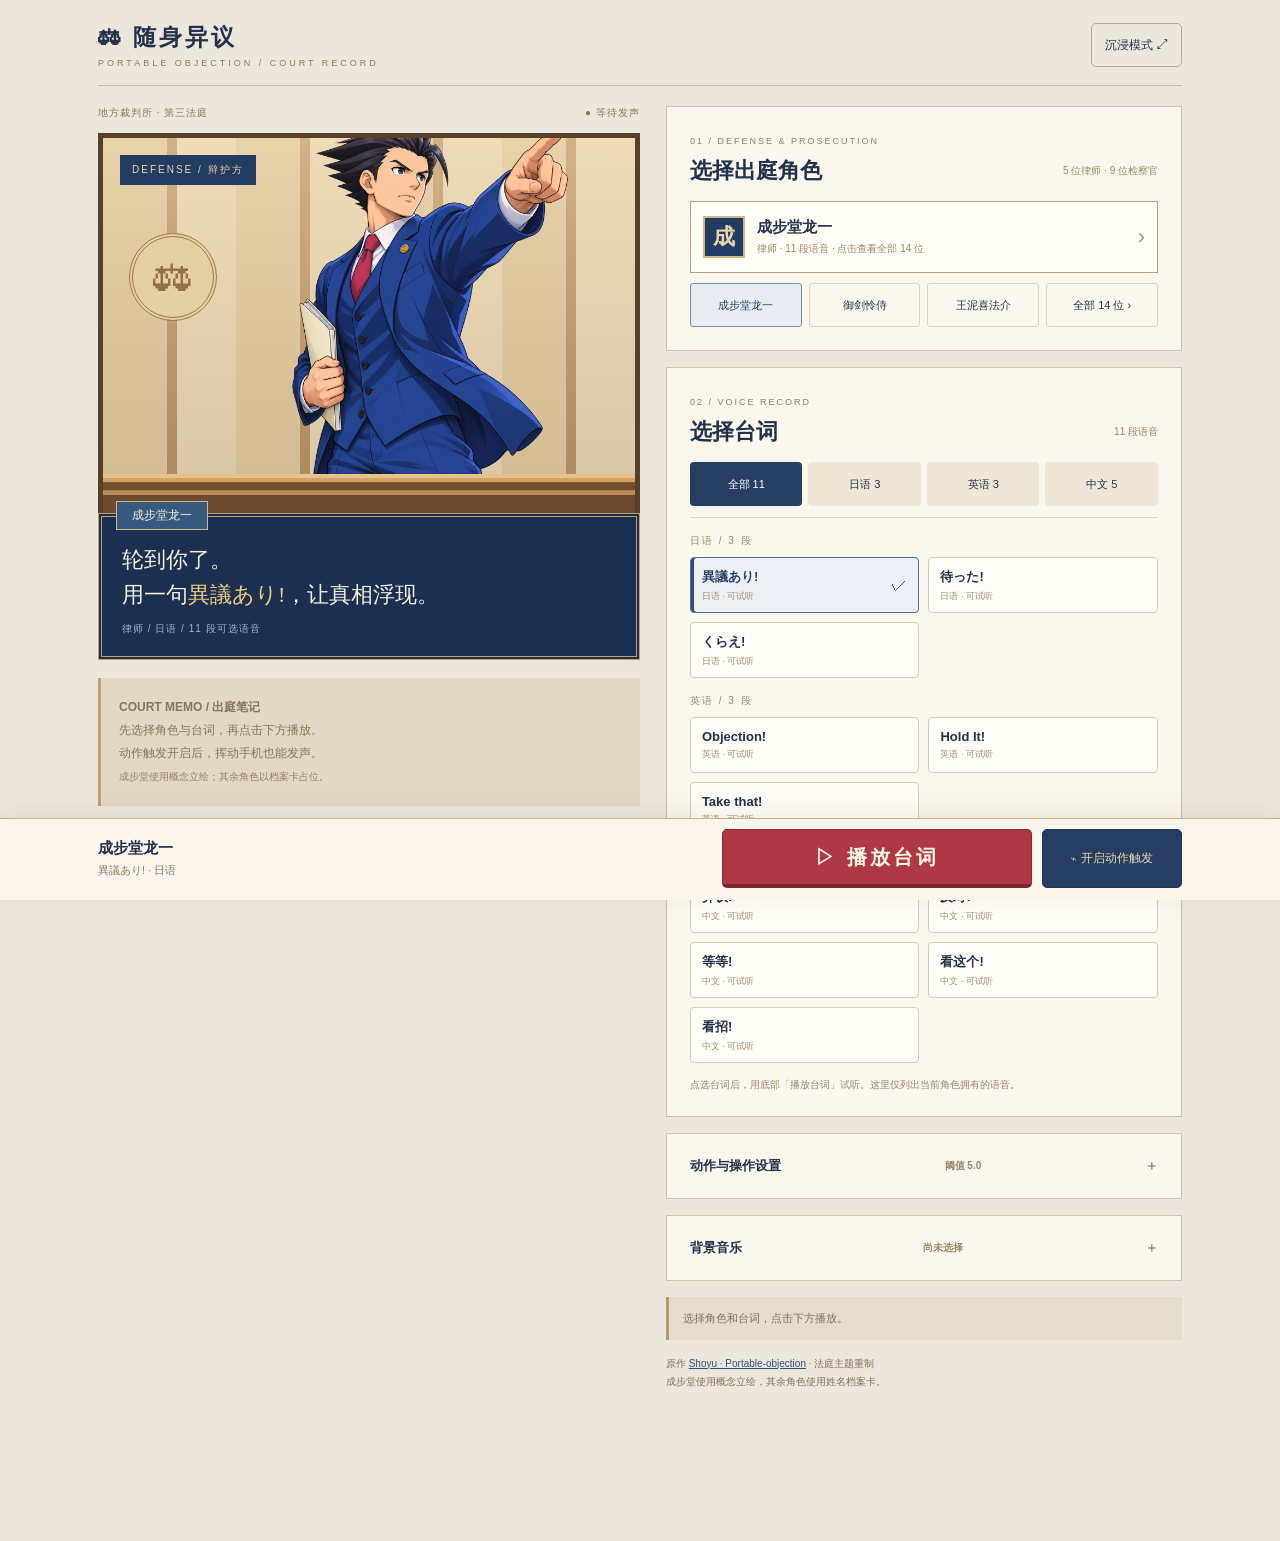
==== index.html @ bfbdd08e "Apply approved courtroom design with responsive mobile layout" ====
<!doctype html>
<html lang="zh-CN">
<head>
<meta charset="utf-8">
<meta name="viewport" content="width=device-width,initial-scale=1,viewport-fit=cover">
<meta name="theme-color" content="#263e61">
<meta name="description" content="选择出庭角色，用一句异议让真相浮现。14位角色、81段语音，支持动作触发和本地背景音乐。">
<title>随身异议 · 法庭开庭</title>
<link rel="manifest" href="./manifest.json">
<link rel="icon" href="./img/badge.png">
<link rel="stylesheet" href="./vibe-coding/styles.css">
<script src="./vibe-coding/catalog.js" defer></script>
<script src="./vibe-coding/app.js" defer></script>
</head>
<body>
<main class="shell"><header><div><div class="brand">⚖ 随身异议</div><div class="sub">PORTABLE OBJECTION / COURT RECORD</div></div><button class="outline" id="focus">沉浸模式 ⤢</button></header><div class="layout"><section class="stage-wrap"><div class="scene-meta"><span>地方裁判所 · 第三法庭</span><span id="stage-status">● 等待发声</span></div><div class="court" id="court"><div class="tag" id="role-tag">DEFENSE / 辩护方</div><img class="portrait" id="portrait" src="./vibe-coding/assets/attorney.png" alt="成步堂风格概念立绘"><div class="placeholder" id="placeholder" hidden><strong id="monogram"></strong><p id="placeholder-name"></p><small>人物档案 · 立绘待补</small></div><div class="rail"></div></div><div class="dialogue"><span class="speaker" id="speaker"></span><p>轮到你了。<br>用一句<em id="dialogue-line"></em>，让真相浮现。</p><small id="dialogue-meta"></small></div><div class="stage-note"><b>COURT MEMO / 出庭笔记</b><br>先选择角色与台词，再点击下方播放。<br>动作触发开启后，挥动手机也能发声。<br><span class="tiny">成步堂使用概念立绘；其余角色以档案卡占位。</span></div></section><section class="controls"><div class="panel"><span class="eyebrow">01 / DEFENSE & PROSECUTION</span><div class="heading"><h1>选择出庭角色</h1><span class="count">5 位律师 · 9 位检察官</span></div><button id="choose-character" aria-haspopup="dialog" aria-controls="character-dialog" class="character-current"><span class="avatar" id="current-avatar"></span><span><strong id="current-name"></strong><small id="current-description"></small></span><span class="arrow">›</span></button><div class="quick" id="quick"></div></div><div class="panel"><span class="eyebrow">02 / VOICE RECORD</span><div class="heading"><h2>选择台词</h2><span class="count" id="voice-count"></span></div><div class="language-tabs" id="language-tabs"></div><div id="voice-groups"></div><p class="voice-help">点选台词后，用底部「播放台词」试听。这里仅列出当前角色拥有的语音。</p></div><details class="panel settings-panel" id="motion-settings"><summary>动作与操作设置 <span class="count" id="threshold-summary">阈值 5.0</span></summary><div class="setting-row"><label for="sensitivity">触发阈值<small>数值越低，越容易触发</small></label><b id="threshold-value">5.0</b></div><input id="sensitivity" class="range" type="range" min="0.2" max="80" step="0.2" value="5"><div class="tiny">轻微动作 <span style="float:right">用力挥动</span></div><div class="sensor-stats"><span id="sx">X 0.00</span><span id="sy">Y 0.00</span><span id="sz">Z 0.00</span><span id="peak">峰值 0.00</span></div><div class="secondary-grid"><button id="reset-peak">归零峰值</button><button id="simulate">模拟挥动</button></div><label class="setting-row"><span>桌面鼠标触发<small>Ctrl + Shift + Z 切换</small></span><input type="checkbox" id="mouse-mode"></label><label class="setting-row"><span>震动反馈<small>在支持的设备上配合语音震动</small></span><input type="checkbox" id="haptic" checked></label><div class="secondary-grid"><button id="clear-records">清除语音缓存</button><button id="reset-settings">恢复默认设置</button></div><p class="tiny">设置会保存在此浏览器。手机感应需要 HTTPS、设备支持和授权；也可以点击「模拟挥动」。</p></details><details class="panel settings-panel" id="music-settings"><summary>背景音乐 <span class="count" id="music-summary">尚未选择</span></summary><label class="file-pick">选择设备里的音乐，可多选<input id="music-files" type="file" accept="audio/*,.mp3,.m4a,.aac,.wav,.ogg,.opus,.flac" multiple></label><div class="track" id="track-name">未选择音乐</div><div class="music-controls"><button id="music-play" disabled>▷ 播放音乐</button><button id="music-next" disabled>下一首 ›</button><button id="music-clear" disabled>清空歌单</button></div><input class="range" id="music-seek" type="range" min="0" max="1000" value="0" disabled aria-label="音乐播放进度"><div class="music-time" id="music-time">--:-- / --:--</div><div class="music-bottom"><label><input type="checkbox" id="music-loop" checked> 循环</label><label>音量 <input id="music-volume" type="range" min="0" max="1" step="0.05" value="0.6"></label></div><label class="setting-row"><span>触发台词时播放背景音乐</span><input type="checkbox" id="auto-music"></label><p class="tiny" id="music-status">音频只在本机读取，不上传。离开页面后需重新选择。</p></details><div class="status" id="status" role="status" aria-live="polite">选择角色和台词，点击下方播放。</div><p class="source-note">原作 <a href="https://github.com/shoyu3/Portable-objection" target="_blank" rel="noopener noreferrer">Shoyu · Portable-objection</a> · 法庭主题重制<br>成步堂使用概念立绘，其余角色使用姓名档案卡。</p></section></div></main><footer class="dock"><div class="dock-inner"><div class="dock-selection"><strong id="dock-character"></strong><span id="dock-voice"></span></div><div class="dock-buttons"><button id="play" class="play">▷ 播放台词</button><button id="arm" class="arm">⌁ 开启动作触发</button></div></div></footer><button class="restore" id="restore">退出沉浸模式</button><div class="overlay" id="character-dialog" hidden role="dialog" aria-modal="true" aria-labelledby="dialog-title"><div class="sheet"><div class="sheet-top"><div class="sheet-title"><div><span class="eyebrow">CHARACTER RECORD / 全部 14 位</span><h2 id="dialog-title">出庭人物名单</h2></div><button id="close-dialog" class="close" aria-label="关闭人物名单">×</button></div><input id="character-search" class="search" type="search" placeholder="搜索角色姓名…" aria-label="搜索角色"></div><div id="character-results" class="character-results"></div></div></div><div id="burst" class="burst" aria-hidden="true"><img id="burst-image" alt="台词效果"></div><audio id="voice-audio" preload="none"></audio><audio id="music-audio" preload="metadata"></audio>

<noscript>请启用 JavaScript 以选择角色和播放台词。</noscript>
</body>
</html>
---- vibe-coding/styles.css ----
*{box-sizing:border-box}body{margin:0;color:#24314b;background:#ece7dd;font-family:'Microsoft YaHei','PingFang SC',sans-serif}button,input,select{font:inherit}button{cursor:pointer;color:inherit;touch-action:manipulation}button:focus-visible,input:focus-visible{outline:3px solid #c08636;outline-offset:3px}button{min-height:44px}button:disabled{opacity:.45;cursor:default}h1,h2,p{margin:0}.prototype{padding:8px 14px;text-align:center;background:#203250;color:#dfd3b6;font-size:10px;letter-spacing:1px}.shell{max-width:1140px;margin:auto;padding:22px 28px 135px}header{display:flex;justify-content:space-between;align-items:center;padding-bottom:17px;border-bottom:1px solid #c9bda6;margin-bottom:20px}.brand{font-family:serif;font-size:23px;font-weight:900;letter-spacing:3px}.sub{font-size:9px;letter-spacing:3px;color:#8d7b60;margin-top:5px}.outline{border:1px solid #b8aa92;background:transparent;padding:8px 13px;font-size:12px;border-radius:5px}.layout{display:grid;grid-template-columns:1.05fr 1fr;gap:26px;align-items:start}.stage-wrap{position:sticky;top:18px}.scene-meta{display:flex;justify-content:space-between;font-size:10px;letter-spacing:1px;color:#89765a;margin-bottom:13px}.court{height:380px;border:5px solid #58412b;border-bottom:0;position:relative;overflow:hidden;background:linear-gradient(#e8d0a688,#8a6b4344),repeating-linear-gradient(90deg,#ead5ae 0 12%,#b88f61 12% 14%,#f6e7c9 14% 25%)}.court:before{content:'⚖';position:absolute;left:26px;top:95px;border:4px double #9e7842;border-radius:50%;width:80px;height:80px;display:grid;place-items:center;font-size:40px;color:#937142;background:#e5d0a5}.tag{position:absolute;left:17px;top:17px;background:#233c61;color:#e9d6af;font-size:10px;letter-spacing:2px;padding:8px 12px;z-index:2}.portrait{position:absolute;right:-9%;bottom:-25px;height:112%;width:95%;object-fit:contain;object-position:bottom}.rail{height:39px;position:absolute;bottom:0;left:0;right:0;background:linear-gradient(#d0a467 0 12%,#72502e 13% 35%,#bc8c53 36% 49%,#6d4b30 50%);border-top:4px solid #e8c288}.placeholder{position:absolute;right:18px;top:66px;bottom:45px;width:66%;padding:20px;display:flex;align-items:center;justify-content:center;flex-direction:column;background:#f8eed7;border:4px double #b39868;color:#344366}.placeholder strong{font:900 65px serif}.placeholder p{font:700 20px serif;margin:14px 0 10px}.placeholder small{color:#9a8262;font-size:10px}.dialogue{position:relative;padding:25px 20px 20px;background:#1b3051;border:4px double #c0a16b;color:#f5efdf;min-height:122px}.speaker{position:absolute;top:-16px;left:14px;background:#355a7e;border:1px solid #cfb787;padding:5px 15px;font-size:12px}.dialogue p{font:22px/1.6 serif}.dialogue em{font-style:normal;color:#f4cc7a}.dialogue small{display:block;color:#a8b5ca;letter-spacing:1px;margin-top:10px;font-size:10px}.stage-note{padding:18px;background:#e2d8c6;margin-top:18px;border-left:3px solid #bda173;font-size:12px;line-height:1.9;color:#887658}.panel{border:1px solid #d2c4ab;background:#faf7ee;padding:23px;margin-bottom:16px}.eyebrow{font-size:9px;letter-spacing:2px;color:#927d5d}.heading{display:flex;justify-content:space-between;align-items:center;margin:8px 0 15px}.heading h1,.heading h2{font-family:serif;font-size:22px}.count{font-size:10px;color:#9b8665}.character-current{display:flex;align-items:center;width:100%;border:1px solid #b8a17a;background:#fffdf6;padding:12px;text-align:left;gap:12px;min-height:72px}.avatar{width:42px;height:42px;flex:none;background:#233c61;color:#ead4a9;display:grid;place-items:center;font-family:serif;font-weight:900;font-size:22px;border:2px double #d1b77f}.character-current strong{font-size:15px;display:block}.character-current small{display:block;font-size:10px;color:#9a8766;margin-top:5px}.character-current .arrow{margin-left:auto;font-size:22px;color:#ae9370}.quick{display:flex;gap:7px;margin-top:10px;flex-wrap:wrap}.quick button{flex:1;background:none;border:1px solid #ddd2bf;min-height:44px;font-size:11px;border-radius:3px;padding:7px 9px}.quick button.active{border-color:#7a8ba4;color:#203c63;background:#e9edf1}.language-tabs{display:flex;gap:6px;border-bottom:1px solid #dfd4c2;margin-bottom:14px;padding-bottom:11px}.language-tabs button{flex:1;min-height:44px;font-size:11px;border:0;border-radius:4px;background:#eee7d8}.language-tabs button.active{background:#263e61;color:#fff}.voice-group h3{font-size:10px;letter-spacing:2px;color:#9b8564;font-weight:normal;margin:16px 0 9px}.voice-grid{display:grid;grid-template-columns:repeat(2,minmax(0,1fr));gap:9px}.voice-btn{border:1px solid #d6ccb9;background:#fffdf7;min-height:56px;padding:9px 11px;display:flex;align-items:center;text-align:left;gap:5px;border-radius:4px;min-width:0}.voice-btn strong{display:block;font-size:13px;overflow-wrap:anywhere}.voice-btn small{display:block;color:#a18b6c;font-size:9px;margin-top:4px}.voice-btn .check{margin-left:auto;opacity:0}.voice-btn.active{background:#edf0f4;border-color:#506a90;box-shadow:inset 3px 0 #304d76}.voice-btn.active .check{opacity:1;color:#365681}.voice-btn.active strong{color:#26446e}.voice-help{font-size:10px;color:#978463;margin-top:13px;line-height:1.7}.tiny{font-size:10px;color:#948166;line-height:1.8}details summary{cursor:pointer;min-height:44px;display:flex;align-items:center;justify-content:space-between;font-size:13px;font-weight:bold;list-style:none}details summary::-webkit-details-marker{display:none}details summary:after{content:'＋';color:#9d8660}details[open] summary:after{content:'−'}.settings-panel{padding-top:10px;padding-bottom:10px}.setting-row{display:flex;align-items:center;justify-content:space-between;gap:12px;font-size:12px;margin:14px 0}.setting-row small{display:block;margin-top:5px;font-size:10px;color:#9c896c}.setting-row input[type=checkbox]{width:19px;height:19px;accent-color:#243e63}.range{width:100%;accent-color:#a23540}.sensor-stats{display:grid;grid-template-columns:repeat(4,1fr);gap:6px;background:#eee8dc;padding:10px;margin:13px 0;font:10px monospace;text-align:center}.secondary-grid{display:grid;grid-template-columns:1fr 1fr;gap:8px;margin:12px 0}.secondary-grid button{background:transparent;border:1px solid #cebea2;font-size:11px;border-radius:3px}.file-pick{display:block;padding:13px;background:#f0e9db;border:1px dashed #b7a484;text-align:center;font-size:12px;cursor:pointer}.file-pick input{display:block;width:100%;margin-top:9px;font-size:10px}.music-controls{display:grid;grid-template-columns:1fr 1fr;gap:8px;margin:10px 0}.music-controls button{border:1px solid #cdbd9d;background:#fffaf0}.track{font-size:11px;overflow-wrap:anywhere;color:#716856;margin:12px 0 8px}.music-bottom{display:flex;justify-content:space-between;align-items:center;font-size:11px;gap:14px}.music-bottom input[type=range]{width:100px;accent-color:#a23540}.status{font-size:11px;line-height:1.7;color:#7d735e;padding:12px 14px;background:#e4dccd;border-left:3px solid #b49a6c}.dock{position:fixed;z-index:20;bottom:0;left:0;right:0;border-top:1px solid #c7b28b;background:#faf6ed;padding:10px 20px max(12px,env(safe-area-inset-bottom));box-shadow:0 -5px 30px #3b2a1614}.dock-inner{max-width:1084px;margin:auto;display:flex;align-items:center;gap:18px}.dock-selection{flex:1;min-width:0}.dock-selection strong{font:700 15px serif;display:block}.dock-selection span{font-size:11px;color:#8f7b5b;display:block;margin-top:5px}.dock-buttons{display:flex;gap:10px;width:460px}.play{flex:1;border:1px solid #8e2933;background:#ae3944;color:#fff8e8;border-bottom:4px solid #7b2732;min-height:59px;font-size:20px;font-weight:900;letter-spacing:3px;border-radius:5px}.arm{width:140px;border:1px solid #213958;background:#263e61;color:#e7d7b7;font-size:12px;border-radius:5px}.arm.on{background:#385d4d;border-color:#385d4d}.overlay{position:fixed;inset:0;z-index:50;display:flex;align-items:center;justify-content:center;background:#111c32aa;padding:20px}.overlay[hidden],.portrait[hidden],.placeholder[hidden]{display:none}.sheet{max-width:540px;width:100%;max-height:86dvh;background:#fbf7ee;border:2px solid #b99e6d;display:flex;flex-direction:column;border-radius:12px;overflow:hidden;box-shadow:0 25px 100px #0005}.sheet-top{padding:18px 20px 12px;border-bottom:1px solid #ddceb6}.sheet-title{display:flex;align-items:center;justify-content:space-between}.sheet-title h2{font:700 23px serif}.close{font-size:22px;border:0;background:none;min-width:44px}.search{width:100%;height:43px;margin-top:13px;border:1px solid #ccbc9f;padding:0 12px;background:#fffefa;border-radius:4px}.character-results{overflow-y:auto;overscroll-behavior:contain;padding:0 20px 18px}.character-results h3{font-size:11px;letter-spacing:2px;color:#967b53;margin:20px 0 11px}.character-grid{display:grid;grid-template-columns:1fr 1fr;gap:9px}.character-choice{display:flex;align-items:center;text-align:left;gap:10px;border:1px solid #dfd2bb;background:#fffdf7;padding:10px;min-height:72px;border-radius:4px}.character-choice .avatar{width:32px;height:38px;font-size:17px}.character-choice strong{font-size:12px;display:block;line-height:1.5}.character-choice small{font-size:10px;color:#9f8c6c;display:block;margin-top:5px}.character-choice.active{border-color:#345478;background:#e7edf3}.no-results{padding:30px 0;font-size:13px;color:#928268}.burst{position:fixed;z-index:40;inset:0;display:grid;place-items:center;background:repeating-conic-gradient(from 15deg,#fff7 0deg 7deg,#f2ca4150 8deg 15deg);pointer-events:none;opacity:0;transform:scale(1.1);transition:.12s}.burst.show{opacity:1;transform:scale(1)}.burst img{width:min(88vw,650px);filter:drop-shadow(0 7px 0 #273c64)}.focus-mode .controls,.focus-mode header,.focus-mode .stage-note{display:none}.focus-mode .layout{display:block}.focus-mode .stage-wrap{max-width:700px;margin:auto}.focus-mode .court{height:60vh}.restore{display:none;position:fixed;top:15px;right:15px;z-index:25;background:#fff9;border:1px solid #b99a66;padding:7px 12px}.focus-mode .restore{display:block}
@media(max-width:740px){.shell{padding:15px 16px 135px}.layout{grid-template-columns:1fr;gap:17px}.stage-wrap{position:static}.brand{font-size:21px}header{padding-bottom:12px;margin-bottom:14px}.sub{font-size:8px}.outline{min-height:44px;font-size:11px;padding:6px 10px}.court{height:255px}.court:before{top:90px;left:20px;width:62px;height:62px;font-size:31px}.portrait{height:120%;bottom:-38px;right:-10%}.tag{font-size:9px;top:12px;left:12px}.dialogue{padding:22px 16px 15px;min-height:102px}.dialogue p{font-size:19px}.dialogue small{font-size:9px;margin-top:6px}.scene-meta{font-size:9px;margin-bottom:11px}.stage-note{display:none}.panel{padding:17px;margin-bottom:13px}.settings-panel{padding:9px 17px}.heading h1,.heading h2{font-size:20px}.character-current{min-height:68px}.heading{margin-bottom:12px}.quick{gap:6px}.quick button{font-size:10px;padding:5px 6px;min-height:44px}.dock{padding:9px 16px max(10px,env(safe-area-inset-bottom))}.dock-inner{display:block}.dock-selection{display:flex;justify-content:space-between;gap:8px;align-items:center;margin-bottom:8px}.dock-selection strong{font-size:12px;max-width:58%;overflow:hidden;text-overflow:ellipsis;white-space:nowrap}.dock-selection span{font-size:10px;margin:0}.dock-buttons{width:100%;gap:8px}.play{min-height:54px;font-size:18px}.arm{width:116px;font-size:11px}.overlay{padding:0;align-items:flex-end}.sheet{max-height:86dvh;border-radius:16px 16px 0 0;max-width:none;padding-bottom:env(safe-area-inset-bottom)}.character-choice{min-height:72px}.placeholder{top:55px;bottom:38px;width:63%;padding:12px}.placeholder strong{font-size:48px}.placeholder p{font-size:16px;margin:10px 0}.placeholder small{font-size:9px}}@media(prefers-reduced-motion:reduce){*{transition:none!important;animation:none!important}}

/* Mobile confirmation layout: compact stage, single-language voice grid, persistent thumb controls. */
@media(max-width:740px){
.prototype{font-size:9px;padding:5px 8px;letter-spacing:.5px}.shell{padding:10px 12px 126px}header{margin-bottom:10px;padding-bottom:9px}.brand{font-size:20px}.sub{font-size:7px;letter-spacing:1.5px;margin-top:3px}.outline{font-size:10px;min-height:40px;padding:5px 8px}.layout{gap:12px}.scene-meta{font-size:9px;margin-bottom:8px}.court{height:156px;border-width:3px}.portrait{height:270px;width:86%;bottom:-125px;right:0;object-position:right bottom}.court:before{width:58px;height:58px;font-size:28px;top:53px;left:23px}.tag{top:9px;left:9px;font-size:8px;padding:5px 7px}.rail{height:23px;border-top-width:3px}.dialogue{min-height:72px;padding:17px 12px 11px;border-width:3px}.speaker{font-size:10px;top:-13px;left:9px;padding:4px 11px}.dialogue p{font-size:16px;line-height:1.5}.dialogue p br{display:none}.dialogue small{font-size:9px;margin-top:5px}.placeholder{top:38px;bottom:25px;width:60%;padding:7px;right:10px;flex-direction:row;gap:10px;border-width:2px}.placeholder strong{font-size:34px}.placeholder p{font-size:13px;margin:0;max-width:100px}.placeholder small{display:none}.panel{padding:12px;margin-bottom:10px;border-radius:6px}.panel>.eyebrow{display:none}.heading{margin:0 0 9px}.heading h1,.heading h2{font-size:17px}.count{font-size:9px}.character-current{padding:8px 10px;min-height:58px;border-radius:4px;gap:10px}.character-current .avatar{height:36px;width:36px;font-size:20px}.character-current strong{font-size:13px}.character-current small{font-size:9px;margin-top:3px}.quick{display:none}.language-tabs{gap:5px;padding-bottom:0;border:0;margin-bottom:10px}.language-tabs button{min-height:44px;font-size:11px}.voice-group h3{font-size:9px;margin:12px 0 6px}.single-language .voice-group h3{display:none}.voice-grid{gap:8px}.voice-btn{min-height:50px;padding:8px 10px;border-radius:5px}.voice-btn strong{font-size:13px}.voice-btn small{font-size:9px;margin-top:3px}.voice-help{display:none}.settings-panel{padding:5px 12px}.settings-panel summary{min-height:44px;font-size:12px}.status{font-size:10px;padding:9px 11px}.dock{padding:8px 12px max(10px,env(safe-area-inset-bottom))}.dock-selection{margin-bottom:7px}.dock-selection strong{font-size:11px}.dock-selection span{font-size:10px}.dock-buttons{gap:8px}.play{min-height:54px;font-size:18px}.arm{width:112px;font-size:11px}.focus-mode .court{height:60vh}.focus-mode .portrait{height:110%;bottom:-10%;width:100%}.sheet-top{padding:13px 16px 10px}.character-results{padding:0 16px 16px}.character-choice{min-height:68px}.character-grid{gap:8px}}
@media(max-width:350px){.heading h1,.heading h2{font-size:16px}.count{font-size:8px}.dialogue p{font-size:15px}.arm{width:104px}.character-current small{font-size:8px}.brand{font-size:18px}.court{height:140px}.portrait{bottom:-140px}}

/* Production accessibility, safe areas and focus mode. */
html{color-scheme:light}body{min-height:100dvh}body.dialog-open{overflow:hidden}
.source-note{font-size:10px;color:#827156;line-height:1.8;margin:15px 0}.source-note a{color:#314f76}
.music-time{font:10px monospace;color:#88765c;text-align:right;margin-top:5px}
.focus-mode .dock{display:none}.focus-mode .shell{padding-bottom:30px}.restore{border-radius:5px;background:#faf7ee}
.character-choice,.voice-btn,.dock-buttons button{scroll-margin-bottom:130px}
.character-choice>span:last-child{min-width:0}.character-current>span:nth-child(2){min-width:0}
.music-bottom{flex-wrap:wrap}button[aria-pressed=true]{outline-offset:3px}
.music-controls{grid-template-columns:1fr 1fr 1fr}.file-pick:focus-within{outline:3px solid #c08636;outline-offset:3px}
@media(max-width:740px){.outline{min-height:44px}.shell{padding-bottom:calc(126px + env(safe-area-inset-bottom))}.focus-mode .shell{padding-bottom:24px}.restore{top:max(12px,env(safe-area-inset-top))}.source-note{font-size:10px}}
@media(max-width:350px){.character-grid{grid-template-columns:1fr}.music-controls{gap:5px}.music-controls button{font-size:11px}}
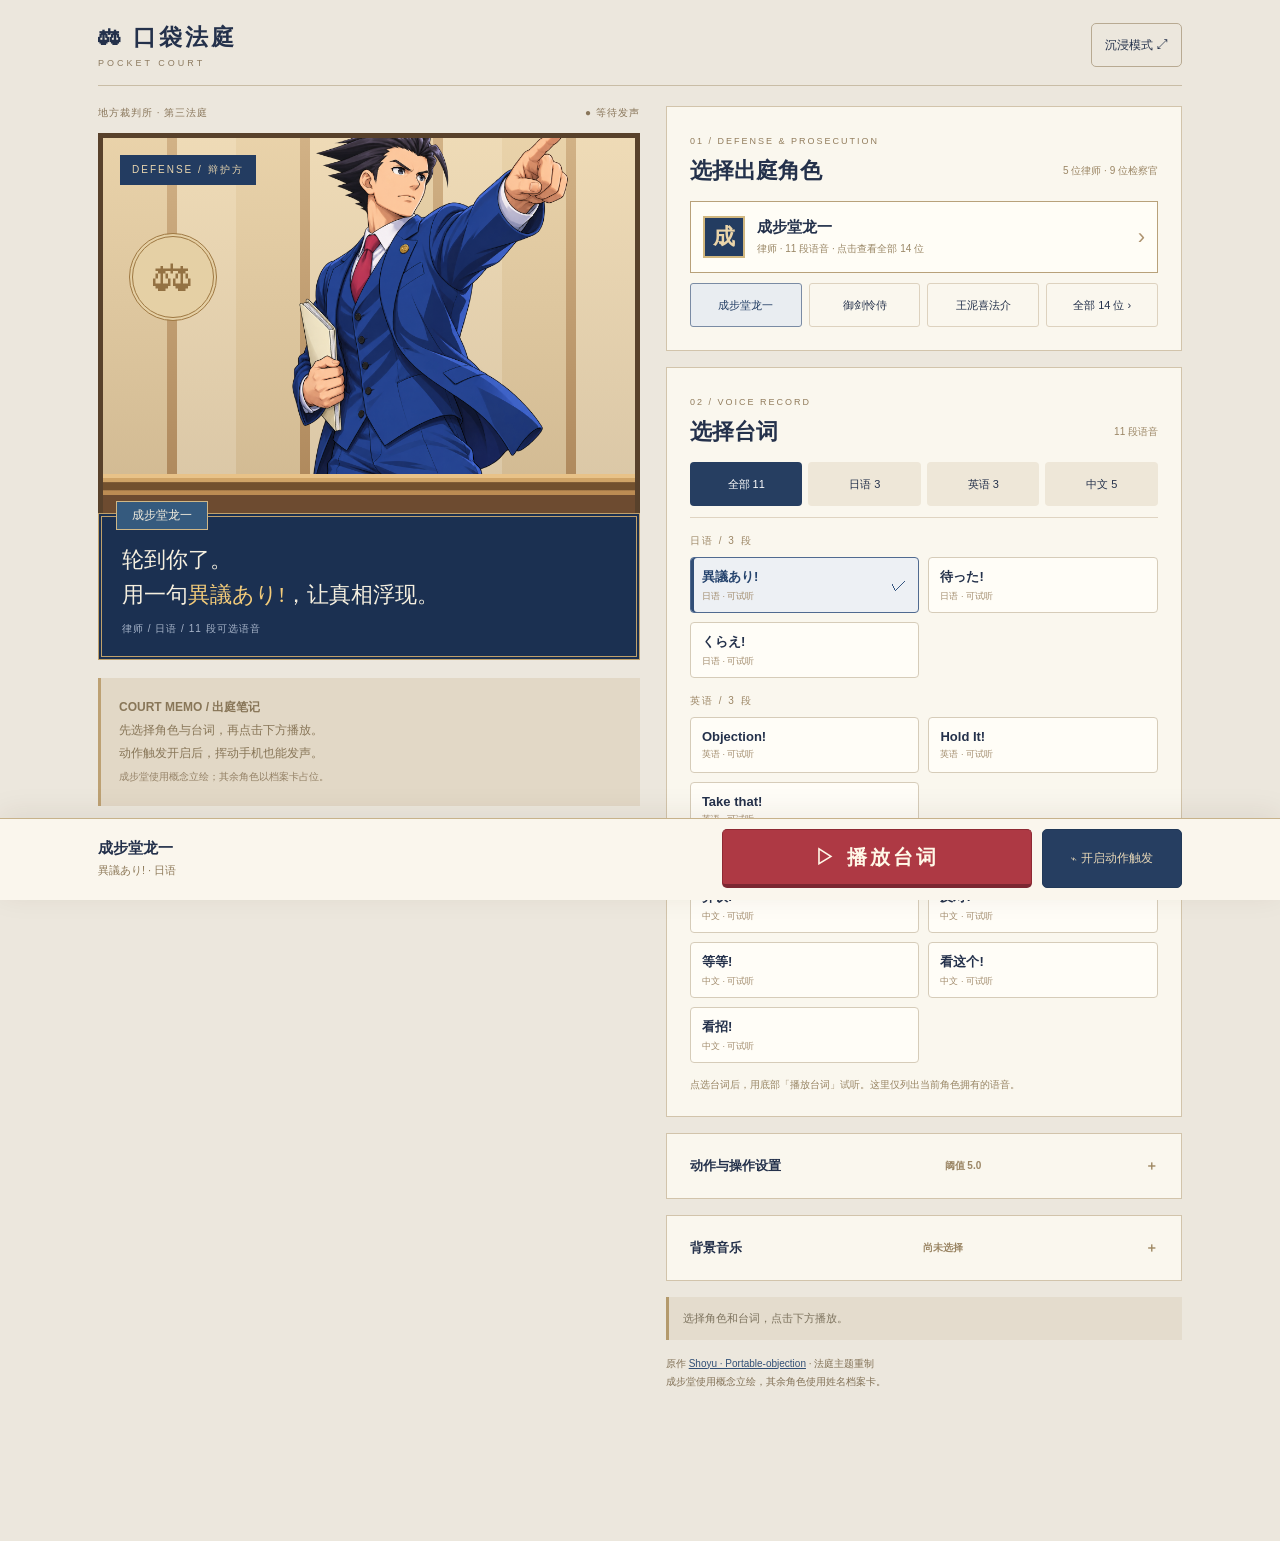
==== commit cc917577: "Rename page branding to Pocket Court" ====
--- a/index.html
+++ b/index.html
@@ -5,7 +5,7 @@
 <meta name="viewport" content="width=device-width,initial-scale=1,viewport-fit=cover">
 <meta name="theme-color" content="#263e61">
 <meta name="description" content="选择出庭角色，用一句异议让真相浮现。14位角色、81段语音，支持动作触发和本地背景音乐。">
-<title>随身异议 · 法庭开庭</title>
+<title>口袋法庭 · Pocket Court</title>
 <link rel="manifest" href="./manifest.json">
 <link rel="icon" href="./img/badge.png">
 <link rel="stylesheet" href="./vibe-coding/styles.css">
@@ -13,7 +13,7 @@
 <script src="./vibe-coding/app.js" defer></script>
 </head>
 <body>
-<main class="shell"><header><div><div class="brand">⚖ 随身异议</div><div class="sub">PORTABLE OBJECTION / COURT RECORD</div></div><button class="outline" id="focus">沉浸模式 ⤢</button></header><div class="layout"><section class="stage-wrap"><div class="scene-meta"><span>地方裁判所 · 第三法庭</span><span id="stage-status">● 等待发声</span></div><div class="court" id="court"><div class="tag" id="role-tag">DEFENSE / 辩护方</div><img class="portrait" id="portrait" src="./vibe-coding/assets/attorney.png" alt="成步堂风格概念立绘"><div class="placeholder" id="placeholder" hidden><strong id="monogram"></strong><p id="placeholder-name"></p><small>人物档案 · 立绘待补</small></div><div class="rail"></div></div><div class="dialogue"><span class="speaker" id="speaker"></span><p>轮到你了。<br>用一句<em id="dialogue-line"></em>，让真相浮现。</p><small id="dialogue-meta"></small></div><div class="stage-note"><b>COURT MEMO / 出庭笔记</b><br>先选择角色与台词，再点击下方播放。<br>动作触发开启后，挥动手机也能发声。<br><span class="tiny">成步堂使用概念立绘；其余角色以档案卡占位。</span></div></section><section class="controls"><div class="panel"><span class="eyebrow">01 / DEFENSE & PROSECUTION</span><div class="heading"><h1>选择出庭角色</h1><span class="count">5 位律师 · 9 位检察官</span></div><button id="choose-character" aria-haspopup="dialog" aria-controls="character-dialog" class="character-current"><span class="avatar" id="current-avatar"></span><span><strong id="current-name"></strong><small id="current-description"></small></span><span class="arrow">›</span></button><div class="quick" id="quick"></div></div><div class="panel"><span class="eyebrow">02 / VOICE RECORD</span><div class="heading"><h2>选择台词</h2><span class="count" id="voice-count"></span></div><div class="language-tabs" id="language-tabs"></div><div id="voice-groups"></div><p class="voice-help">点选台词后，用底部「播放台词」试听。这里仅列出当前角色拥有的语音。</p></div><details class="panel settings-panel" id="motion-settings"><summary>动作与操作设置 <span class="count" id="threshold-summary">阈值 5.0</span></summary><div class="setting-row"><label for="sensitivity">触发阈值<small>数值越低，越容易触发</small></label><b id="threshold-value">5.0</b></div><input id="sensitivity" class="range" type="range" min="0.2" max="80" step="0.2" value="5"><div class="tiny">轻微动作 <span style="float:right">用力挥动</span></div><div class="sensor-stats"><span id="sx">X 0.00</span><span id="sy">Y 0.00</span><span id="sz">Z 0.00</span><span id="peak">峰值 0.00</span></div><div class="secondary-grid"><button id="reset-peak">归零峰值</button><button id="simulate">模拟挥动</button></div><label class="setting-row"><span>桌面鼠标触发<small>Ctrl + Shift + Z 切换</small></span><input type="checkbox" id="mouse-mode"></label><label class="setting-row"><span>震动反馈<small>在支持的设备上配合语音震动</small></span><input type="checkbox" id="haptic" checked></label><div class="secondary-grid"><button id="clear-records">清除语音缓存</button><button id="reset-settings">恢复默认设置</button></div><p class="tiny">设置会保存在此浏览器。手机感应需要 HTTPS、设备支持和授权；也可以点击「模拟挥动」。</p></details><details class="panel settings-panel" id="music-settings"><summary>背景音乐 <span class="count" id="music-summary">尚未选择</span></summary><label class="file-pick">选择设备里的音乐，可多选<input id="music-files" type="file" accept="audio/*,.mp3,.m4a,.aac,.wav,.ogg,.opus,.flac" multiple></label><div class="track" id="track-name">未选择音乐</div><div class="music-controls"><button id="music-play" disabled>▷ 播放音乐</button><button id="music-next" disabled>下一首 ›</button><button id="music-clear" disabled>清空歌单</button></div><input class="range" id="music-seek" type="range" min="0" max="1000" value="0" disabled aria-label="音乐播放进度"><div class="music-time" id="music-time">--:-- / --:--</div><div class="music-bottom"><label><input type="checkbox" id="music-loop" checked> 循环</label><label>音量 <input id="music-volume" type="range" min="0" max="1" step="0.05" value="0.6"></label></div><label class="setting-row"><span>触发台词时播放背景音乐</span><input type="checkbox" id="auto-music"></label><p class="tiny" id="music-status">音频只在本机读取，不上传。离开页面后需重新选择。</p></details><div class="status" id="status" role="status" aria-live="polite">选择角色和台词，点击下方播放。</div><p class="source-note">原作 <a href="https://github.com/shoyu3/Portable-objection" target="_blank" rel="noopener noreferrer">Shoyu · Portable-objection</a> · 法庭主题重制<br>成步堂使用概念立绘，其余角色使用姓名档案卡。</p></section></div></main><footer class="dock"><div class="dock-inner"><div class="dock-selection"><strong id="dock-character"></strong><span id="dock-voice"></span></div><div class="dock-buttons"><button id="play" class="play">▷ 播放台词</button><button id="arm" class="arm">⌁ 开启动作触发</button></div></div></footer><button class="restore" id="restore">退出沉浸模式</button><div class="overlay" id="character-dialog" hidden role="dialog" aria-modal="true" aria-labelledby="dialog-title"><div class="sheet"><div class="sheet-top"><div class="sheet-title"><div><span class="eyebrow">CHARACTER RECORD / 全部 14 位</span><h2 id="dialog-title">出庭人物名单</h2></div><button id="close-dialog" class="close" aria-label="关闭人物名单">×</button></div><input id="character-search" class="search" type="search" placeholder="搜索角色姓名…" aria-label="搜索角色"></div><div id="character-results" class="character-results"></div></div></div><div id="burst" class="burst" aria-hidden="true"><img id="burst-image" alt="台词效果"></div><audio id="voice-audio" preload="none"></audio><audio id="music-audio" preload="metadata"></audio>
+<main class="shell"><header><div><div class="brand">⚖ 口袋法庭</div><div class="sub">POCKET COURT</div></div><button class="outline" id="focus">沉浸模式 ⤢</button></header><div class="layout"><section class="stage-wrap"><div class="scene-meta"><span>地方裁判所 · 第三法庭</span><span id="stage-status">● 等待发声</span></div><div class="court" id="court"><div class="tag" id="role-tag">DEFENSE / 辩护方</div><img class="portrait" id="portrait" src="./vibe-coding/assets/attorney.png" alt="成步堂风格概念立绘"><div class="placeholder" id="placeholder" hidden><strong id="monogram"></strong><p id="placeholder-name"></p><small>人物档案 · 立绘待补</small></div><div class="rail"></div></div><div class="dialogue"><span class="speaker" id="speaker"></span><p>轮到你了。<br>用一句<em id="dialogue-line"></em>，让真相浮现。</p><small id="dialogue-meta"></small></div><div class="stage-note"><b>COURT MEMO / 出庭笔记</b><br>先选择角色与台词，再点击下方播放。<br>动作触发开启后，挥动手机也能发声。<br><span class="tiny">成步堂使用概念立绘；其余角色以档案卡占位。</span></div></section><section class="controls"><div class="panel"><span class="eyebrow">01 / DEFENSE & PROSECUTION</span><div class="heading"><h1>选择出庭角色</h1><span class="count">5 位律师 · 9 位检察官</span></div><button id="choose-character" aria-haspopup="dialog" aria-controls="character-dialog" class="character-current"><span class="avatar" id="current-avatar"></span><span><strong id="current-name"></strong><small id="current-description"></small></span><span class="arrow">›</span></button><div class="quick" id="quick"></div></div><div class="panel"><span class="eyebrow">02 / VOICE RECORD</span><div class="heading"><h2>选择台词</h2><span class="count" id="voice-count"></span></div><div class="language-tabs" id="language-tabs"></div><div id="voice-groups"></div><p class="voice-help">点选台词后，用底部「播放台词」试听。这里仅列出当前角色拥有的语音。</p></div><details class="panel settings-panel" id="motion-settings"><summary>动作与操作设置 <span class="count" id="threshold-summary">阈值 5.0</span></summary><div class="setting-row"><label for="sensitivity">触发阈值<small>数值越低，越容易触发</small></label><b id="threshold-value">5.0</b></div><input id="sensitivity" class="range" type="range" min="0.2" max="80" step="0.2" value="5"><div class="tiny">轻微动作 <span style="float:right">用力挥动</span></div><div class="sensor-stats"><span id="sx">X 0.00</span><span id="sy">Y 0.00</span><span id="sz">Z 0.00</span><span id="peak">峰值 0.00</span></div><div class="secondary-grid"><button id="reset-peak">归零峰值</button><button id="simulate">模拟挥动</button></div><label class="setting-row"><span>桌面鼠标触发<small>Ctrl + Shift + Z 切换</small></span><input type="checkbox" id="mouse-mode"></label><label class="setting-row"><span>震动反馈<small>在支持的设备上配合语音震动</small></span><input type="checkbox" id="haptic" checked></label><div class="secondary-grid"><button id="clear-records">清除语音缓存</button><button id="reset-settings">恢复默认设置</button></div><p class="tiny">设置会保存在此浏览器。手机感应需要 HTTPS、设备支持和授权；也可以点击「模拟挥动」。</p></details><details class="panel settings-panel" id="music-settings"><summary>背景音乐 <span class="count" id="music-summary">尚未选择</span></summary><label class="file-pick">选择设备里的音乐，可多选<input id="music-files" type="file" accept="audio/*,.mp3,.m4a,.aac,.wav,.ogg,.opus,.flac" multiple></label><div class="track" id="track-name">未选择音乐</div><div class="music-controls"><button id="music-play" disabled>▷ 播放音乐</button><button id="music-next" disabled>下一首 ›</button><button id="music-clear" disabled>清空歌单</button></div><input class="range" id="music-seek" type="range" min="0" max="1000" value="0" disabled aria-label="音乐播放进度"><div class="music-time" id="music-time">--:-- / --:--</div><div class="music-bottom"><label><input type="checkbox" id="music-loop" checked> 循环</label><label>音量 <input id="music-volume" type="range" min="0" max="1" step="0.05" value="0.6"></label></div><label class="setting-row"><span>触发台词时播放背景音乐</span><input type="checkbox" id="auto-music"></label><p class="tiny" id="music-status">音频只在本机读取，不上传。离开页面后需重新选择。</p></details><div class="status" id="status" role="status" aria-live="polite">选择角色和台词，点击下方播放。</div><p class="source-note">原作 <a href="https://github.com/shoyu3/Portable-objection" target="_blank" rel="noopener noreferrer">Shoyu · Portable-objection</a> · 法庭主题重制<br>成步堂使用概念立绘，其余角色使用姓名档案卡。</p></section></div></main><footer class="dock"><div class="dock-inner"><div class="dock-selection"><strong id="dock-character"></strong><span id="dock-voice"></span></div><div class="dock-buttons"><button id="play" class="play">▷ 播放台词</button><button id="arm" class="arm">⌁ 开启动作触发</button></div></div></footer><button class="restore" id="restore">退出沉浸模式</button><div class="overlay" id="character-dialog" hidden role="dialog" aria-modal="true" aria-labelledby="dialog-title"><div class="sheet"><div class="sheet-top"><div class="sheet-title"><div><span class="eyebrow">CHARACTER RECORD / 全部 14 位</span><h2 id="dialog-title">出庭人物名单</h2></div><button id="close-dialog" class="close" aria-label="关闭人物名单">×</button></div><input id="character-search" class="search" type="search" placeholder="搜索角色姓名…" aria-label="搜索角色"></div><div id="character-results" class="character-results"></div></div></div><div id="burst" class="burst" aria-hidden="true"><img id="burst-image" alt="台词效果"></div><audio id="voice-audio" preload="none"></audio><audio id="music-audio" preload="metadata"></audio>
 
 <noscript>请启用 JavaScript 以选择角色和播放台词。</noscript>
 </body>
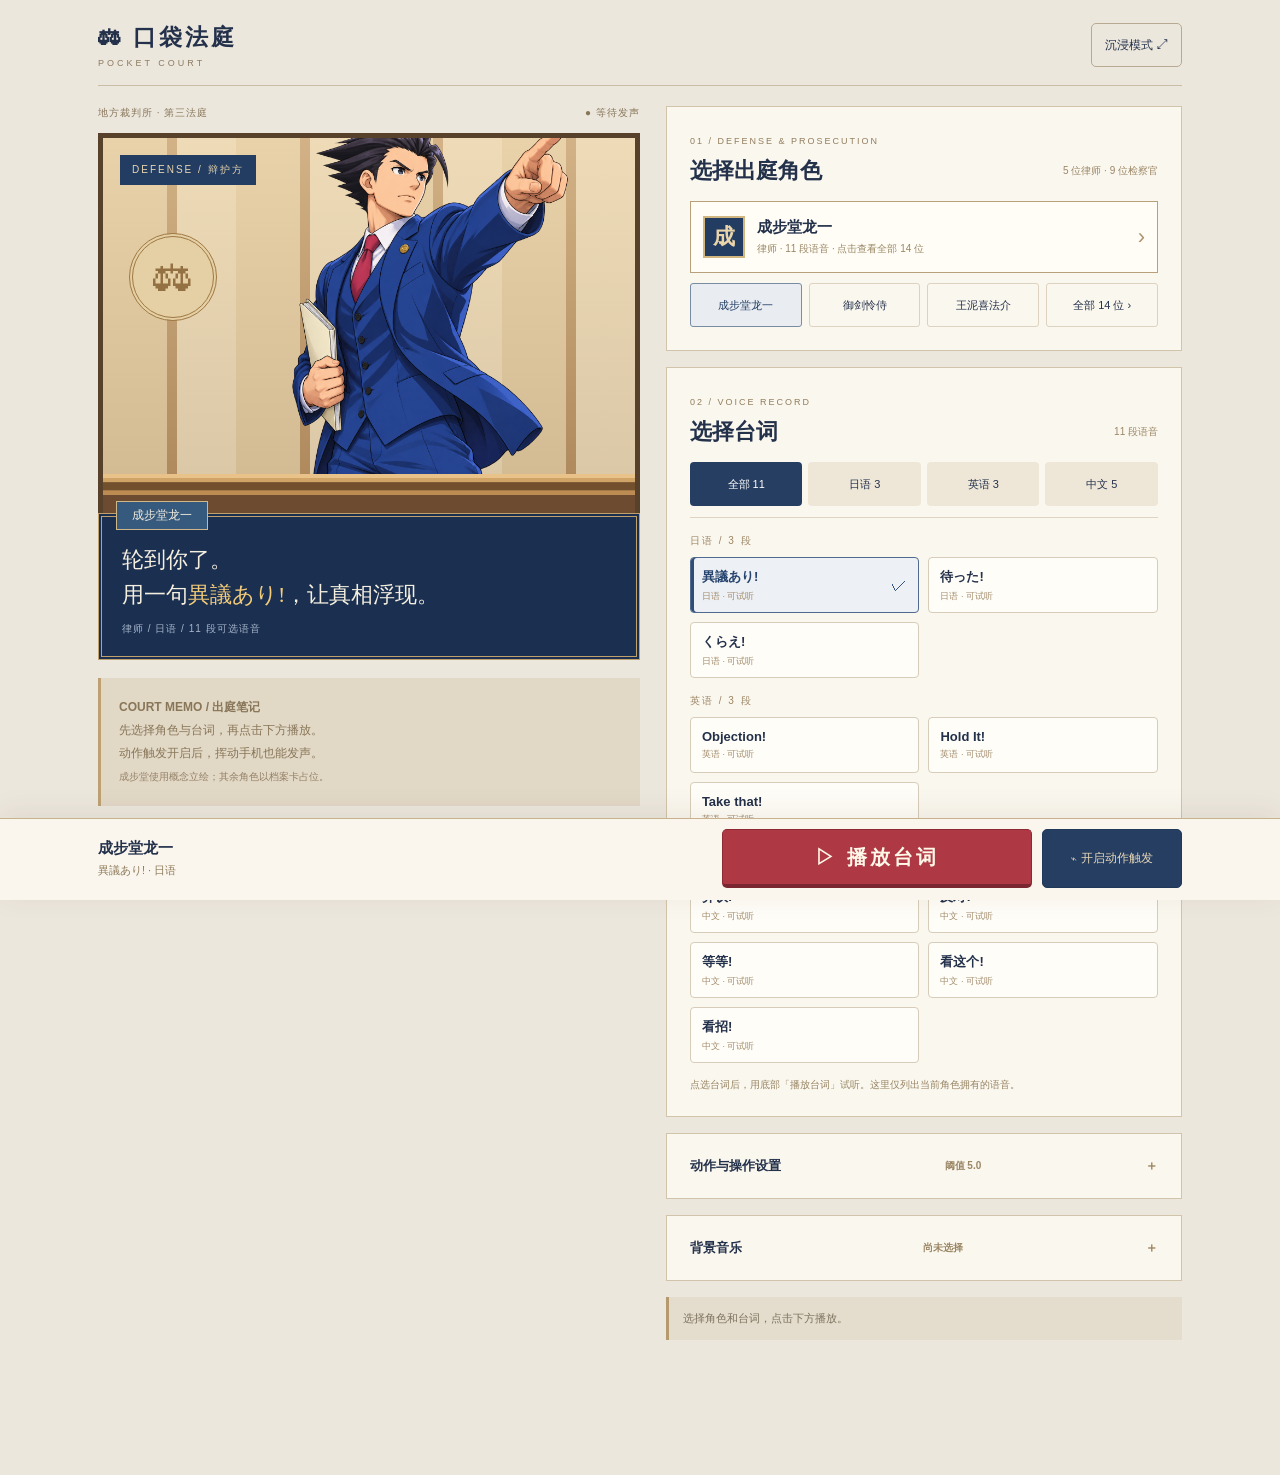
==== commit f7162264: "Remove footer explanatory note from page" ====
--- a/index.html
+++ b/index.html
@@ -13,7 +13,7 @@
 <script src="./vibe-coding/app.js" defer></script>
 </head>
 <body>
-<main class="shell"><header><div><div class="brand">⚖ 口袋法庭</div><div class="sub">POCKET COURT</div></div><button class="outline" id="focus">沉浸模式 ⤢</button></header><div class="layout"><section class="stage-wrap"><div class="scene-meta"><span>地方裁判所 · 第三法庭</span><span id="stage-status">● 等待发声</span></div><div class="court" id="court"><div class="tag" id="role-tag">DEFENSE / 辩护方</div><img class="portrait" id="portrait" src="./vibe-coding/assets/attorney.png" alt="成步堂风格概念立绘"><div class="placeholder" id="placeholder" hidden><strong id="monogram"></strong><p id="placeholder-name"></p><small>人物档案 · 立绘待补</small></div><div class="rail"></div></div><div class="dialogue"><span class="speaker" id="speaker"></span><p>轮到你了。<br>用一句<em id="dialogue-line"></em>，让真相浮现。</p><small id="dialogue-meta"></small></div><div class="stage-note"><b>COURT MEMO / 出庭笔记</b><br>先选择角色与台词，再点击下方播放。<br>动作触发开启后，挥动手机也能发声。<br><span class="tiny">成步堂使用概念立绘；其余角色以档案卡占位。</span></div></section><section class="controls"><div class="panel"><span class="eyebrow">01 / DEFENSE & PROSECUTION</span><div class="heading"><h1>选择出庭角色</h1><span class="count">5 位律师 · 9 位检察官</span></div><button id="choose-character" aria-haspopup="dialog" aria-controls="character-dialog" class="character-current"><span class="avatar" id="current-avatar"></span><span><strong id="current-name"></strong><small id="current-description"></small></span><span class="arrow">›</span></button><div class="quick" id="quick"></div></div><div class="panel"><span class="eyebrow">02 / VOICE RECORD</span><div class="heading"><h2>选择台词</h2><span class="count" id="voice-count"></span></div><div class="language-tabs" id="language-tabs"></div><div id="voice-groups"></div><p class="voice-help">点选台词后，用底部「播放台词」试听。这里仅列出当前角色拥有的语音。</p></div><details class="panel settings-panel" id="motion-settings"><summary>动作与操作设置 <span class="count" id="threshold-summary">阈值 5.0</span></summary><div class="setting-row"><label for="sensitivity">触发阈值<small>数值越低，越容易触发</small></label><b id="threshold-value">5.0</b></div><input id="sensitivity" class="range" type="range" min="0.2" max="80" step="0.2" value="5"><div class="tiny">轻微动作 <span style="float:right">用力挥动</span></div><div class="sensor-stats"><span id="sx">X 0.00</span><span id="sy">Y 0.00</span><span id="sz">Z 0.00</span><span id="peak">峰值 0.00</span></div><div class="secondary-grid"><button id="reset-peak">归零峰值</button><button id="simulate">模拟挥动</button></div><label class="setting-row"><span>桌面鼠标触发<small>Ctrl + Shift + Z 切换</small></span><input type="checkbox" id="mouse-mode"></label><label class="setting-row"><span>震动反馈<small>在支持的设备上配合语音震动</small></span><input type="checkbox" id="haptic" checked></label><div class="secondary-grid"><button id="clear-records">清除语音缓存</button><button id="reset-settings">恢复默认设置</button></div><p class="tiny">设置会保存在此浏览器。手机感应需要 HTTPS、设备支持和授权；也可以点击「模拟挥动」。</p></details><details class="panel settings-panel" id="music-settings"><summary>背景音乐 <span class="count" id="music-summary">尚未选择</span></summary><label class="file-pick">选择设备里的音乐，可多选<input id="music-files" type="file" accept="audio/*,.mp3,.m4a,.aac,.wav,.ogg,.opus,.flac" multiple></label><div class="track" id="track-name">未选择音乐</div><div class="music-controls"><button id="music-play" disabled>▷ 播放音乐</button><button id="music-next" disabled>下一首 ›</button><button id="music-clear" disabled>清空歌单</button></div><input class="range" id="music-seek" type="range" min="0" max="1000" value="0" disabled aria-label="音乐播放进度"><div class="music-time" id="music-time">--:-- / --:--</div><div class="music-bottom"><label><input type="checkbox" id="music-loop" checked> 循环</label><label>音量 <input id="music-volume" type="range" min="0" max="1" step="0.05" value="0.6"></label></div><label class="setting-row"><span>触发台词时播放背景音乐</span><input type="checkbox" id="auto-music"></label><p class="tiny" id="music-status">音频只在本机读取，不上传。离开页面后需重新选择。</p></details><div class="status" id="status" role="status" aria-live="polite">选择角色和台词，点击下方播放。</div><p class="source-note">原作 <a href="https://github.com/shoyu3/Portable-objection" target="_blank" rel="noopener noreferrer">Shoyu · Portable-objection</a> · 法庭主题重制<br>成步堂使用概念立绘，其余角色使用姓名档案卡。</p></section></div></main><footer class="dock"><div class="dock-inner"><div class="dock-selection"><strong id="dock-character"></strong><span id="dock-voice"></span></div><div class="dock-buttons"><button id="play" class="play">▷ 播放台词</button><button id="arm" class="arm">⌁ 开启动作触发</button></div></div></footer><button class="restore" id="restore">退出沉浸模式</button><div class="overlay" id="character-dialog" hidden role="dialog" aria-modal="true" aria-labelledby="dialog-title"><div class="sheet"><div class="sheet-top"><div class="sheet-title"><div><span class="eyebrow">CHARACTER RECORD / 全部 14 位</span><h2 id="dialog-title">出庭人物名单</h2></div><button id="close-dialog" class="close" aria-label="关闭人物名单">×</button></div><input id="character-search" class="search" type="search" placeholder="搜索角色姓名…" aria-label="搜索角色"></div><div id="character-results" class="character-results"></div></div></div><div id="burst" class="burst" aria-hidden="true"><img id="burst-image" alt="台词效果"></div><audio id="voice-audio" preload="none"></audio><audio id="music-audio" preload="metadata"></audio>
+<main class="shell"><header><div><div class="brand">⚖ 口袋法庭</div><div class="sub">POCKET COURT</div></div><button class="outline" id="focus">沉浸模式 ⤢</button></header><div class="layout"><section class="stage-wrap"><div class="scene-meta"><span>地方裁判所 · 第三法庭</span><span id="stage-status">● 等待发声</span></div><div class="court" id="court"><div class="tag" id="role-tag">DEFENSE / 辩护方</div><img class="portrait" id="portrait" src="./vibe-coding/assets/attorney.png" alt="成步堂风格概念立绘"><div class="placeholder" id="placeholder" hidden><strong id="monogram"></strong><p id="placeholder-name"></p><small>人物档案 · 立绘待补</small></div><div class="rail"></div></div><div class="dialogue"><span class="speaker" id="speaker"></span><p>轮到你了。<br>用一句<em id="dialogue-line"></em>，让真相浮现。</p><small id="dialogue-meta"></small></div><div class="stage-note"><b>COURT MEMO / 出庭笔记</b><br>先选择角色与台词，再点击下方播放。<br>动作触发开启后，挥动手机也能发声。<br><span class="tiny">成步堂使用概念立绘；其余角色以档案卡占位。</span></div></section><section class="controls"><div class="panel"><span class="eyebrow">01 / DEFENSE & PROSECUTION</span><div class="heading"><h1>选择出庭角色</h1><span class="count">5 位律师 · 9 位检察官</span></div><button id="choose-character" aria-haspopup="dialog" aria-controls="character-dialog" class="character-current"><span class="avatar" id="current-avatar"></span><span><strong id="current-name"></strong><small id="current-description"></small></span><span class="arrow">›</span></button><div class="quick" id="quick"></div></div><div class="panel"><span class="eyebrow">02 / VOICE RECORD</span><div class="heading"><h2>选择台词</h2><span class="count" id="voice-count"></span></div><div class="language-tabs" id="language-tabs"></div><div id="voice-groups"></div><p class="voice-help">点选台词后，用底部「播放台词」试听。这里仅列出当前角色拥有的语音。</p></div><details class="panel settings-panel" id="motion-settings"><summary>动作与操作设置 <span class="count" id="threshold-summary">阈值 5.0</span></summary><div class="setting-row"><label for="sensitivity">触发阈值<small>数值越低，越容易触发</small></label><b id="threshold-value">5.0</b></div><input id="sensitivity" class="range" type="range" min="0.2" max="80" step="0.2" value="5"><div class="tiny">轻微动作 <span style="float:right">用力挥动</span></div><div class="sensor-stats"><span id="sx">X 0.00</span><span id="sy">Y 0.00</span><span id="sz">Z 0.00</span><span id="peak">峰值 0.00</span></div><div class="secondary-grid"><button id="reset-peak">归零峰值</button><button id="simulate">模拟挥动</button></div><label class="setting-row"><span>桌面鼠标触发<small>Ctrl + Shift + Z 切换</small></span><input type="checkbox" id="mouse-mode"></label><label class="setting-row"><span>震动反馈<small>在支持的设备上配合语音震动</small></span><input type="checkbox" id="haptic" checked></label><div class="secondary-grid"><button id="clear-records">清除语音缓存</button><button id="reset-settings">恢复默认设置</button></div><p class="tiny">设置会保存在此浏览器。手机感应需要 HTTPS、设备支持和授权；也可以点击「模拟挥动」。</p></details><details class="panel settings-panel" id="music-settings"><summary>背景音乐 <span class="count" id="music-summary">尚未选择</span></summary><label class="file-pick">选择设备里的音乐，可多选<input id="music-files" type="file" accept="audio/*,.mp3,.m4a,.aac,.wav,.ogg,.opus,.flac" multiple></label><div class="track" id="track-name">未选择音乐</div><div class="music-controls"><button id="music-play" disabled>▷ 播放音乐</button><button id="music-next" disabled>下一首 ›</button><button id="music-clear" disabled>清空歌单</button></div><input class="range" id="music-seek" type="range" min="0" max="1000" value="0" disabled aria-label="音乐播放进度"><div class="music-time" id="music-time">--:-- / --:--</div><div class="music-bottom"><label><input type="checkbox" id="music-loop" checked> 循环</label><label>音量 <input id="music-volume" type="range" min="0" max="1" step="0.05" value="0.6"></label></div><label class="setting-row"><span>触发台词时播放背景音乐</span><input type="checkbox" id="auto-music"></label><p class="tiny" id="music-status">音频只在本机读取，不上传。离开页面后需重新选择。</p></details><div class="status" id="status" role="status" aria-live="polite">选择角色和台词，点击下方播放。</div></section></div></main><footer class="dock"><div class="dock-inner"><div class="dock-selection"><strong id="dock-character"></strong><span id="dock-voice"></span></div><div class="dock-buttons"><button id="play" class="play">▷ 播放台词</button><button id="arm" class="arm">⌁ 开启动作触发</button></div></div></footer><button class="restore" id="restore">退出沉浸模式</button><div class="overlay" id="character-dialog" hidden role="dialog" aria-modal="true" aria-labelledby="dialog-title"><div class="sheet"><div class="sheet-top"><div class="sheet-title"><div><span class="eyebrow">CHARACTER RECORD / 全部 14 位</span><h2 id="dialog-title">出庭人物名单</h2></div><button id="close-dialog" class="close" aria-label="关闭人物名单">×</button></div><input id="character-search" class="search" type="search" placeholder="搜索角色姓名…" aria-label="搜索角色"></div><div id="character-results" class="character-results"></div></div></div><div id="burst" class="burst" aria-hidden="true"><img id="burst-image" alt="台词效果"></div><audio id="voice-audio" preload="none"></audio><audio id="music-audio" preload="metadata"></audio>
 
 <noscript>请启用 JavaScript 以选择角色和播放台词。</noscript>
 </body>
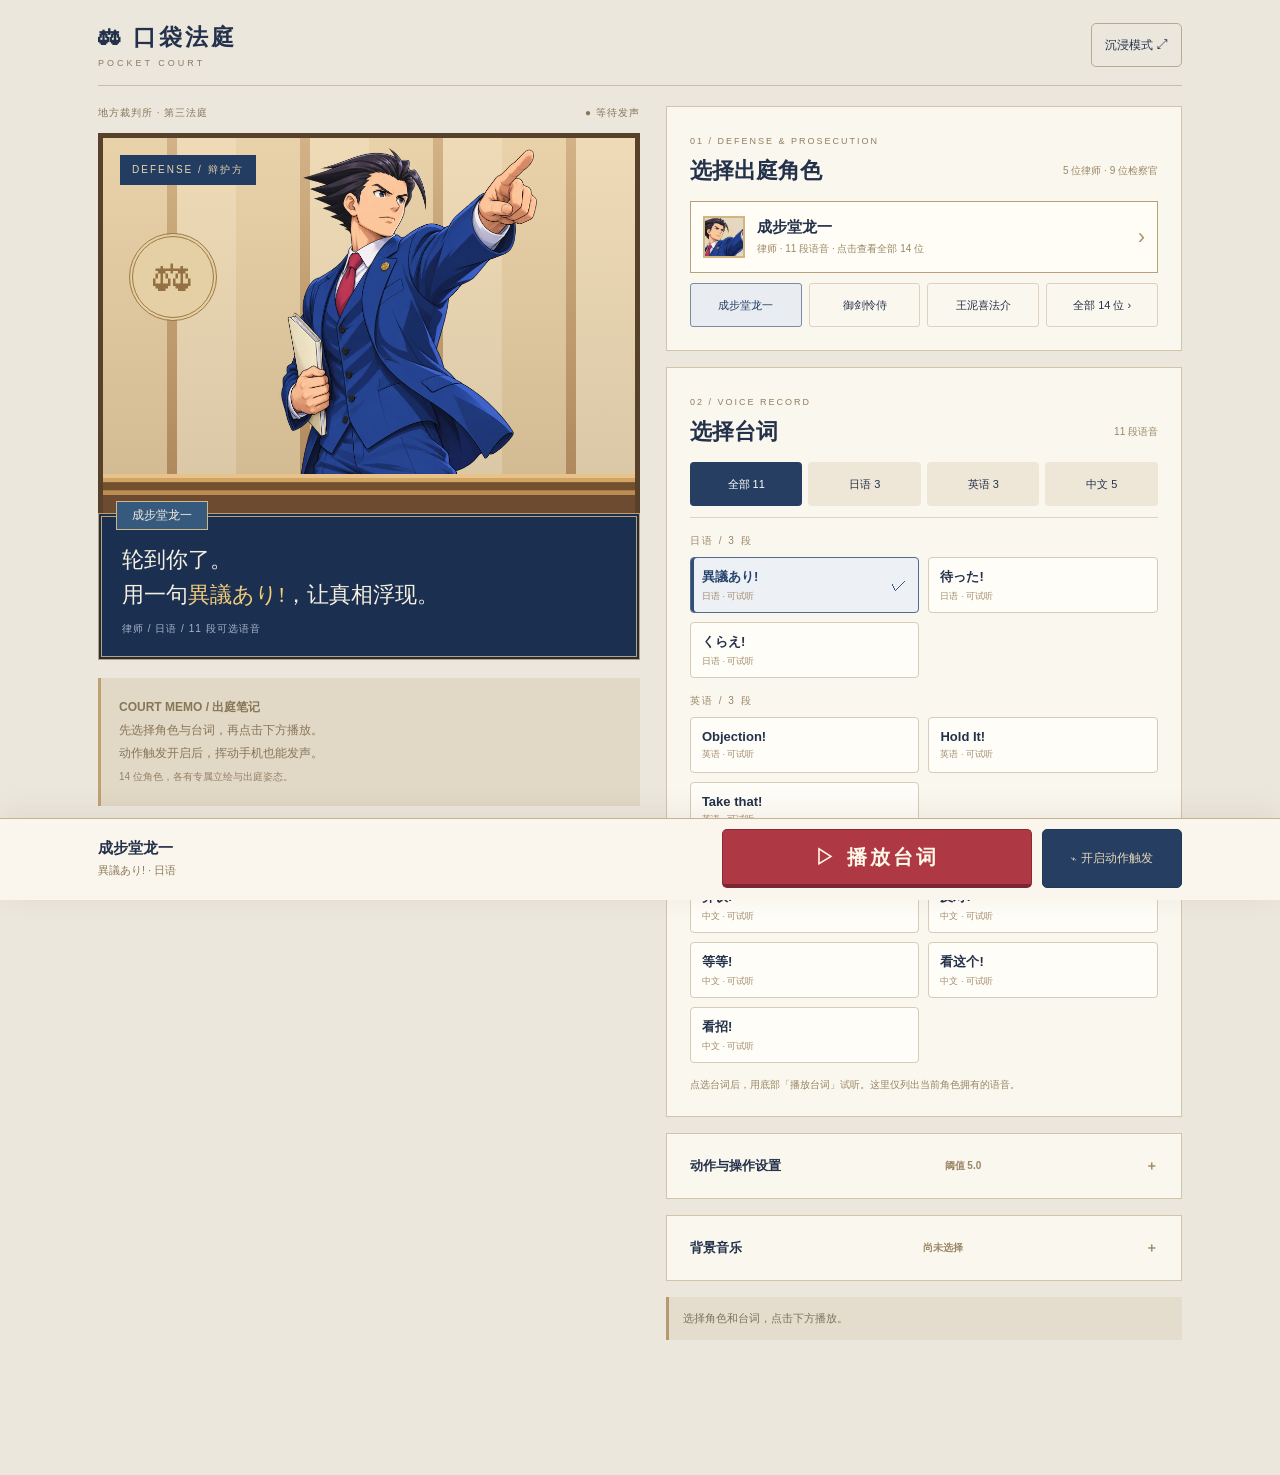
==== commit 7468c69e: "Add thirteen matching character portraits and face previews" ====
--- a/index.html
+++ b/index.html
@@ -13,7 +13,7 @@
 <script src="./vibe-coding/app.js" defer></script>
 </head>
 <body>
-<main class="shell"><header><div><div class="brand">⚖ 口袋法庭</div><div class="sub">POCKET COURT</div></div><button class="outline" id="focus">沉浸模式 ⤢</button></header><div class="layout"><section class="stage-wrap"><div class="scene-meta"><span>地方裁判所 · 第三法庭</span><span id="stage-status">● 等待发声</span></div><div class="court" id="court"><div class="tag" id="role-tag">DEFENSE / 辩护方</div><img class="portrait" id="portrait" src="./vibe-coding/assets/attorney.png" alt="成步堂风格概念立绘"><div class="placeholder" id="placeholder" hidden><strong id="monogram"></strong><p id="placeholder-name"></p><small>人物档案 · 立绘待补</small></div><div class="rail"></div></div><div class="dialogue"><span class="speaker" id="speaker"></span><p>轮到你了。<br>用一句<em id="dialogue-line"></em>，让真相浮现。</p><small id="dialogue-meta"></small></div><div class="stage-note"><b>COURT MEMO / 出庭笔记</b><br>先选择角色与台词，再点击下方播放。<br>动作触发开启后，挥动手机也能发声。<br><span class="tiny">成步堂使用概念立绘；其余角色以档案卡占位。</span></div></section><section class="controls"><div class="panel"><span class="eyebrow">01 / DEFENSE & PROSECUTION</span><div class="heading"><h1>选择出庭角色</h1><span class="count">5 位律师 · 9 位检察官</span></div><button id="choose-character" aria-haspopup="dialog" aria-controls="character-dialog" class="character-current"><span class="avatar" id="current-avatar"></span><span><strong id="current-name"></strong><small id="current-description"></small></span><span class="arrow">›</span></button><div class="quick" id="quick"></div></div><div class="panel"><span class="eyebrow">02 / VOICE RECORD</span><div class="heading"><h2>选择台词</h2><span class="count" id="voice-count"></span></div><div class="language-tabs" id="language-tabs"></div><div id="voice-groups"></div><p class="voice-help">点选台词后，用底部「播放台词」试听。这里仅列出当前角色拥有的语音。</p></div><details class="panel settings-panel" id="motion-settings"><summary>动作与操作设置 <span class="count" id="threshold-summary">阈值 5.0</span></summary><div class="setting-row"><label for="sensitivity">触发阈值<small>数值越低，越容易触发</small></label><b id="threshold-value">5.0</b></div><input id="sensitivity" class="range" type="range" min="0.2" max="80" step="0.2" value="5"><div class="tiny">轻微动作 <span style="float:right">用力挥动</span></div><div class="sensor-stats"><span id="sx">X 0.00</span><span id="sy">Y 0.00</span><span id="sz">Z 0.00</span><span id="peak">峰值 0.00</span></div><div class="secondary-grid"><button id="reset-peak">归零峰值</button><button id="simulate">模拟挥动</button></div><label class="setting-row"><span>桌面鼠标触发<small>Ctrl + Shift + Z 切换</small></span><input type="checkbox" id="mouse-mode"></label><label class="setting-row"><span>震动反馈<small>在支持的设备上配合语音震动</small></span><input type="checkbox" id="haptic" checked></label><div class="secondary-grid"><button id="clear-records">清除语音缓存</button><button id="reset-settings">恢复默认设置</button></div><p class="tiny">设置会保存在此浏览器。手机感应需要 HTTPS、设备支持和授权；也可以点击「模拟挥动」。</p></details><details class="panel settings-panel" id="music-settings"><summary>背景音乐 <span class="count" id="music-summary">尚未选择</span></summary><label class="file-pick">选择设备里的音乐，可多选<input id="music-files" type="file" accept="audio/*,.mp3,.m4a,.aac,.wav,.ogg,.opus,.flac" multiple></label><div class="track" id="track-name">未选择音乐</div><div class="music-controls"><button id="music-play" disabled>▷ 播放音乐</button><button id="music-next" disabled>下一首 ›</button><button id="music-clear" disabled>清空歌单</button></div><input class="range" id="music-seek" type="range" min="0" max="1000" value="0" disabled aria-label="音乐播放进度"><div class="music-time" id="music-time">--:-- / --:--</div><div class="music-bottom"><label><input type="checkbox" id="music-loop" checked> 循环</label><label>音量 <input id="music-volume" type="range" min="0" max="1" step="0.05" value="0.6"></label></div><label class="setting-row"><span>触发台词时播放背景音乐</span><input type="checkbox" id="auto-music"></label><p class="tiny" id="music-status">音频只在本机读取，不上传。离开页面后需重新选择。</p></details><div class="status" id="status" role="status" aria-live="polite">选择角色和台词，点击下方播放。</div></section></div></main><footer class="dock"><div class="dock-inner"><div class="dock-selection"><strong id="dock-character"></strong><span id="dock-voice"></span></div><div class="dock-buttons"><button id="play" class="play">▷ 播放台词</button><button id="arm" class="arm">⌁ 开启动作触发</button></div></div></footer><button class="restore" id="restore">退出沉浸模式</button><div class="overlay" id="character-dialog" hidden role="dialog" aria-modal="true" aria-labelledby="dialog-title"><div class="sheet"><div class="sheet-top"><div class="sheet-title"><div><span class="eyebrow">CHARACTER RECORD / 全部 14 位</span><h2 id="dialog-title">出庭人物名单</h2></div><button id="close-dialog" class="close" aria-label="关闭人物名单">×</button></div><input id="character-search" class="search" type="search" placeholder="搜索角色姓名…" aria-label="搜索角色"></div><div id="character-results" class="character-results"></div></div></div><div id="burst" class="burst" aria-hidden="true"><img id="burst-image" alt="台词效果"></div><audio id="voice-audio" preload="none"></audio><audio id="music-audio" preload="metadata"></audio>
+<main class="shell"><header><div><div class="brand">⚖ 口袋法庭</div><div class="sub">POCKET COURT</div></div><button class="outline" id="focus">沉浸模式 ⤢</button></header><div class="layout"><section class="stage-wrap"><div class="scene-meta"><span>地方裁判所 · 第三法庭</span><span id="stage-status">● 等待发声</span></div><div class="court" id="court"><div class="tag" id="role-tag">DEFENSE / 辩护方</div><img class="portrait" id="portrait" src="./vibe-coding/assets/attorney.png" alt="成步堂龙一 · 法庭风格角色立绘"><div class="placeholder" id="placeholder" hidden><strong id="monogram"></strong><p id="placeholder-name"></p><small>人物档案 · 立绘暂未载入</small></div><div class="rail"></div></div><div class="dialogue"><span class="speaker" id="speaker"></span><p>轮到你了。<br>用一句<em id="dialogue-line"></em>，让真相浮现。</p><small id="dialogue-meta"></small></div><div class="stage-note"><b>COURT MEMO / 出庭笔记</b><br>先选择角色与台词，再点击下方播放。<br>动作触发开启后，挥动手机也能发声。<br><span class="tiny">14 位角色，各有专属立绘与出庭姿态。</span></div></section><section class="controls"><div class="panel"><span class="eyebrow">01 / DEFENSE & PROSECUTION</span><div class="heading"><h1>选择出庭角色</h1><span class="count">5 位律师 · 9 位检察官</span></div><button id="choose-character" aria-haspopup="dialog" aria-controls="character-dialog" class="character-current"><span class="avatar" id="current-avatar"></span><span><strong id="current-name"></strong><small id="current-description"></small></span><span class="arrow">›</span></button><div class="quick" id="quick"></div></div><div class="panel"><span class="eyebrow">02 / VOICE RECORD</span><div class="heading"><h2>选择台词</h2><span class="count" id="voice-count"></span></div><div class="language-tabs" id="language-tabs"></div><div id="voice-groups"></div><p class="voice-help">点选台词后，用底部「播放台词」试听。这里仅列出当前角色拥有的语音。</p></div><details class="panel settings-panel" id="motion-settings"><summary>动作与操作设置 <span class="count" id="threshold-summary">阈值 5.0</span></summary><div class="setting-row"><label for="sensitivity">触发阈值<small>数值越低，越容易触发</small></label><b id="threshold-value">5.0</b></div><input id="sensitivity" class="range" type="range" min="0.2" max="80" step="0.2" value="5"><div class="tiny">轻微动作 <span style="float:right">用力挥动</span></div><div class="sensor-stats"><span id="sx">X 0.00</span><span id="sy">Y 0.00</span><span id="sz">Z 0.00</span><span id="peak">峰值 0.00</span></div><div class="secondary-grid"><button id="reset-peak">归零峰值</button><button id="simulate">模拟挥动</button></div><label class="setting-row"><span>桌面鼠标触发<small>Ctrl + Shift + Z 切换</small></span><input type="checkbox" id="mouse-mode"></label><label class="setting-row"><span>震动反馈<small>在支持的设备上配合语音震动</small></span><input type="checkbox" id="haptic" checked></label><div class="secondary-grid"><button id="clear-records">清除语音缓存</button><button id="reset-settings">恢复默认设置</button></div><p class="tiny">设置会保存在此浏览器。手机感应需要 HTTPS、设备支持和授权；也可以点击「模拟挥动」。</p></details><details class="panel settings-panel" id="music-settings"><summary>背景音乐 <span class="count" id="music-summary">尚未选择</span></summary><label class="file-pick">选择设备里的音乐，可多选<input id="music-files" type="file" accept="audio/*,.mp3,.m4a,.aac,.wav,.ogg,.opus,.flac" multiple></label><div class="track" id="track-name">未选择音乐</div><div class="music-controls"><button id="music-play" disabled>▷ 播放音乐</button><button id="music-next" disabled>下一首 ›</button><button id="music-clear" disabled>清空歌单</button></div><input class="range" id="music-seek" type="range" min="0" max="1000" value="0" disabled aria-label="音乐播放进度"><div class="music-time" id="music-time">--:-- / --:--</div><div class="music-bottom"><label><input type="checkbox" id="music-loop" checked> 循环</label><label>音量 <input id="music-volume" type="range" min="0" max="1" step="0.05" value="0.6"></label></div><label class="setting-row"><span>触发台词时播放背景音乐</span><input type="checkbox" id="auto-music"></label><p class="tiny" id="music-status">音频只在本机读取，不上传。离开页面后需重新选择。</p></details><div class="status" id="status" role="status" aria-live="polite">选择角色和台词，点击下方播放。</div></section></div></main><footer class="dock"><div class="dock-inner"><div class="dock-selection"><strong id="dock-character"></strong><span id="dock-voice"></span></div><div class="dock-buttons"><button id="play" class="play">▷ 播放台词</button><button id="arm" class="arm">⌁ 开启动作触发</button></div></div></footer><button class="restore" id="restore">退出沉浸模式</button><div class="overlay" id="character-dialog" hidden role="dialog" aria-modal="true" aria-labelledby="dialog-title"><div class="sheet"><div class="sheet-top"><div class="sheet-title"><div><span class="eyebrow">CHARACTER RECORD / 全部 14 位</span><h2 id="dialog-title">出庭人物名单</h2></div><button id="close-dialog" class="close" aria-label="关闭人物名单">×</button></div><input id="character-search" class="search" type="search" placeholder="搜索角色姓名…" aria-label="搜索角色"></div><div id="character-results" class="character-results"></div></div></div><div id="burst" class="burst" aria-hidden="true"><img id="burst-image" alt="台词效果"></div><audio id="voice-audio" preload="none"></audio><audio id="music-audio" preload="metadata"></audio>
 
 <noscript>请启用 JavaScript 以选择角色和播放台词。</noscript>
 </body>
--- a/vibe-coding/styles.css
+++ b/vibe-coding/styles.css
@@ -17,3 +17,7 @@
 .music-controls{grid-template-columns:1fr 1fr 1fr}.file-pick:focus-within{outline:3px solid #c08636;outline-offset:3px}
 @media(max-width:740px){.outline{min-height:44px}.shell{padding-bottom:calc(126px + env(safe-area-inset-bottom))}.focus-mode .shell{padding-bottom:24px}.restore{top:max(12px,env(safe-area-inset-top))}.source-note{font-size:10px}}
 @media(max-width:350px){.character-grid{grid-template-columns:1fr}.music-controls{gap:5px}.music-controls button{font-size:11px}}
+
+/* Character portraits and compact face previews. */
+.avatar{position:relative;overflow:hidden;background:#e5d8c2}.avatar-letter{position:absolute;inset:0;display:grid;place-items:center}.avatar img{position:absolute;display:block;width:180%;height:270%;left:-40%;top:-5%;object-fit:cover;object-position:center top}
+@media(min-width:741px){.portrait{height:104%;bottom:-22px;right:-5%}}
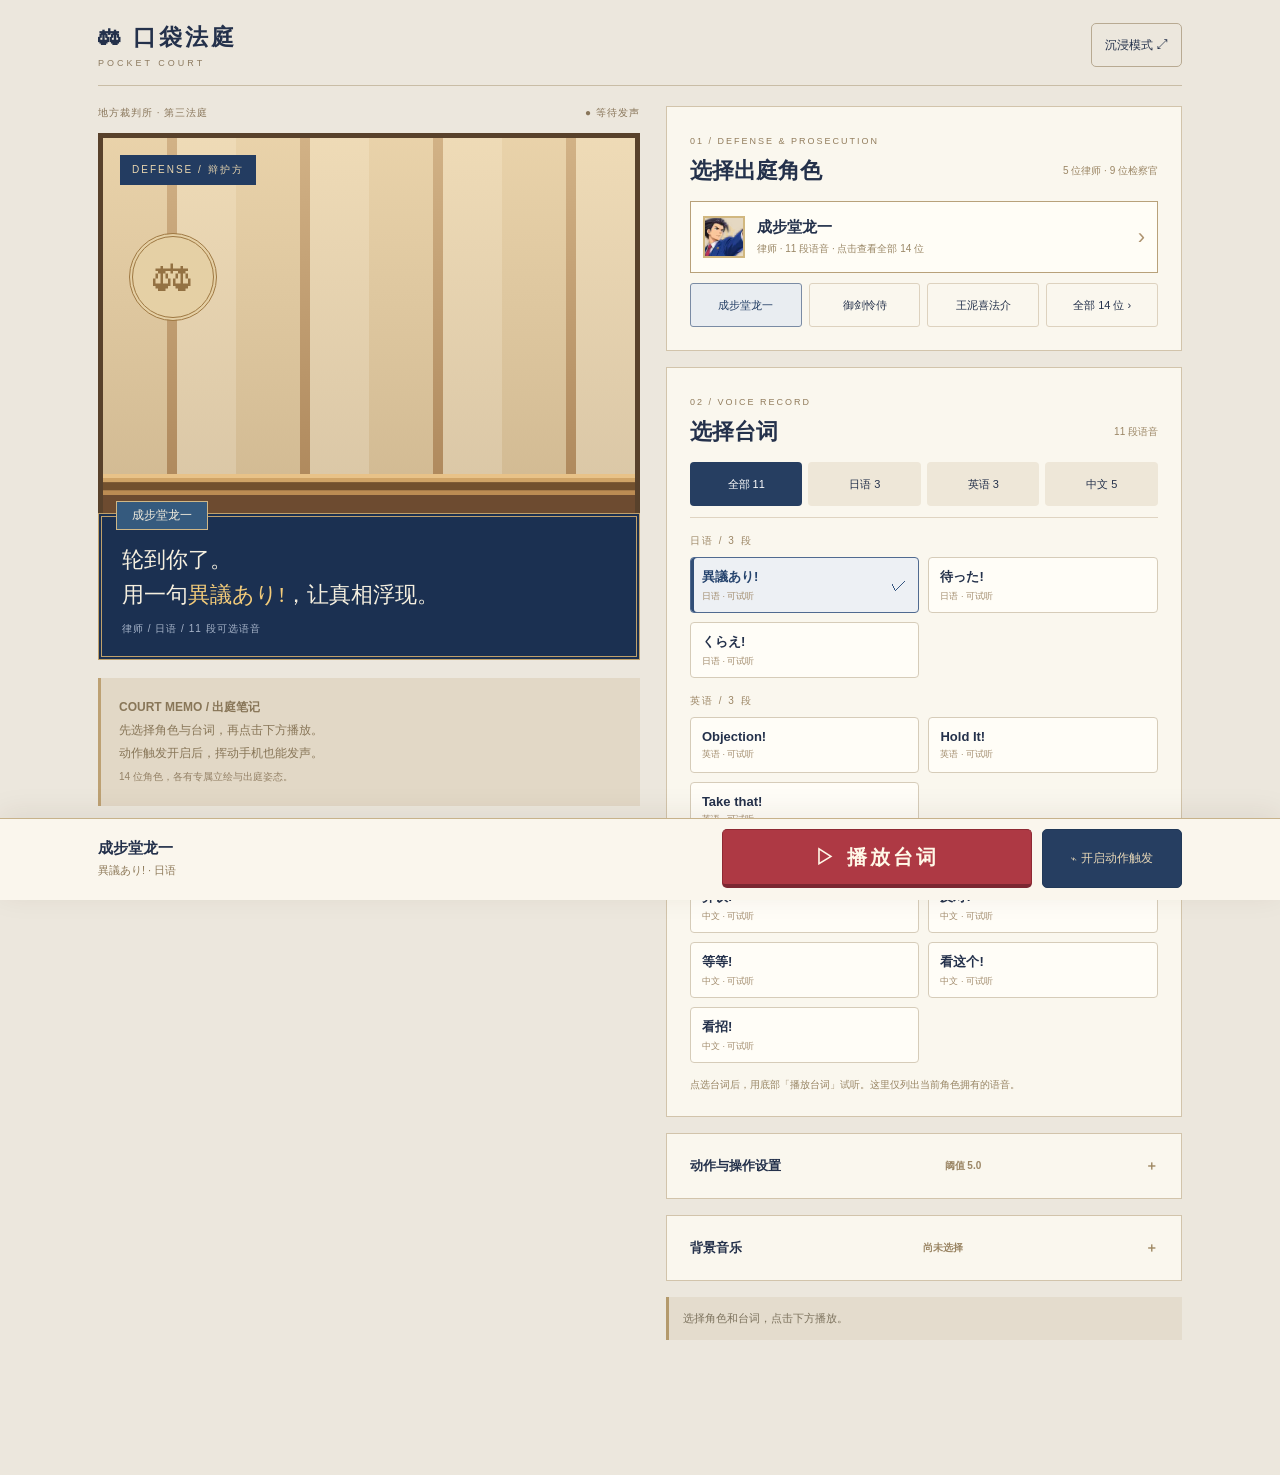
==== commit 54dab929: "Speed up portraits with sized WebP, inline previews and prioritized loading" ====
--- a/index.html
+++ b/index.html
@@ -8,12 +8,12 @@
 <title>口袋法庭 · Pocket Court</title>
 <link rel="manifest" href="./manifest.json">
 <link rel="icon" href="./img/badge.png">
-<link rel="stylesheet" href="./vibe-coding/styles.css">
-<script src="./vibe-coding/catalog.js" defer></script>
-<script src="./vibe-coding/app.js" defer></script>
+<link rel="stylesheet" href="./vibe-coding/styles.css?v=portraits-fast-v1">
+<script src="./vibe-coding/catalog.js?v=portraits-fast-v1" defer></script>
+<script src="./vibe-coding/app.js?v=portraits-fast-v1" defer></script>
 </head>
 <body>
-<main class="shell"><header><div><div class="brand">⚖ 口袋法庭</div><div class="sub">POCKET COURT</div></div><button class="outline" id="focus">沉浸模式 ⤢</button></header><div class="layout"><section class="stage-wrap"><div class="scene-meta"><span>地方裁判所 · 第三法庭</span><span id="stage-status">● 等待发声</span></div><div class="court" id="court"><div class="tag" id="role-tag">DEFENSE / 辩护方</div><img class="portrait" id="portrait" src="./vibe-coding/assets/attorney.png" alt="成步堂龙一 · 法庭风格角色立绘"><div class="placeholder" id="placeholder" hidden><strong id="monogram"></strong><p id="placeholder-name"></p><small>人物档案 · 立绘暂未载入</small></div><div class="rail"></div></div><div class="dialogue"><span class="speaker" id="speaker"></span><p>轮到你了。<br>用一句<em id="dialogue-line"></em>，让真相浮现。</p><small id="dialogue-meta"></small></div><div class="stage-note"><b>COURT MEMO / 出庭笔记</b><br>先选择角色与台词，再点击下方播放。<br>动作触发开启后，挥动手机也能发声。<br><span class="tiny">14 位角色，各有专属立绘与出庭姿态。</span></div></section><section class="controls"><div class="panel"><span class="eyebrow">01 / DEFENSE & PROSECUTION</span><div class="heading"><h1>选择出庭角色</h1><span class="count">5 位律师 · 9 位检察官</span></div><button id="choose-character" aria-haspopup="dialog" aria-controls="character-dialog" class="character-current"><span class="avatar" id="current-avatar"></span><span><strong id="current-name"></strong><small id="current-description"></small></span><span class="arrow">›</span></button><div class="quick" id="quick"></div></div><div class="panel"><span class="eyebrow">02 / VOICE RECORD</span><div class="heading"><h2>选择台词</h2><span class="count" id="voice-count"></span></div><div class="language-tabs" id="language-tabs"></div><div id="voice-groups"></div><p class="voice-help">点选台词后，用底部「播放台词」试听。这里仅列出当前角色拥有的语音。</p></div><details class="panel settings-panel" id="motion-settings"><summary>动作与操作设置 <span class="count" id="threshold-summary">阈值 5.0</span></summary><div class="setting-row"><label for="sensitivity">触发阈值<small>数值越低，越容易触发</small></label><b id="threshold-value">5.0</b></div><input id="sensitivity" class="range" type="range" min="0.2" max="80" step="0.2" value="5"><div class="tiny">轻微动作 <span style="float:right">用力挥动</span></div><div class="sensor-stats"><span id="sx">X 0.00</span><span id="sy">Y 0.00</span><span id="sz">Z 0.00</span><span id="peak">峰值 0.00</span></div><div class="secondary-grid"><button id="reset-peak">归零峰值</button><button id="simulate">模拟挥动</button></div><label class="setting-row"><span>桌面鼠标触发<small>Ctrl + Shift + Z 切换</small></span><input type="checkbox" id="mouse-mode"></label><label class="setting-row"><span>震动反馈<small>在支持的设备上配合语音震动</small></span><input type="checkbox" id="haptic" checked></label><div class="secondary-grid"><button id="clear-records">清除语音缓存</button><button id="reset-settings">恢复默认设置</button></div><p class="tiny">设置会保存在此浏览器。手机感应需要 HTTPS、设备支持和授权；也可以点击「模拟挥动」。</p></details><details class="panel settings-panel" id="music-settings"><summary>背景音乐 <span class="count" id="music-summary">尚未选择</span></summary><label class="file-pick">选择设备里的音乐，可多选<input id="music-files" type="file" accept="audio/*,.mp3,.m4a,.aac,.wav,.ogg,.opus,.flac" multiple></label><div class="track" id="track-name">未选择音乐</div><div class="music-controls"><button id="music-play" disabled>▷ 播放音乐</button><button id="music-next" disabled>下一首 ›</button><button id="music-clear" disabled>清空歌单</button></div><input class="range" id="music-seek" type="range" min="0" max="1000" value="0" disabled aria-label="音乐播放进度"><div class="music-time" id="music-time">--:-- / --:--</div><div class="music-bottom"><label><input type="checkbox" id="music-loop" checked> 循环</label><label>音量 <input id="music-volume" type="range" min="0" max="1" step="0.05" value="0.6"></label></div><label class="setting-row"><span>触发台词时播放背景音乐</span><input type="checkbox" id="auto-music"></label><p class="tiny" id="music-status">音频只在本机读取，不上传。离开页面后需重新选择。</p></details><div class="status" id="status" role="status" aria-live="polite">选择角色和台词，点击下方播放。</div></section></div></main><footer class="dock"><div class="dock-inner"><div class="dock-selection"><strong id="dock-character"></strong><span id="dock-voice"></span></div><div class="dock-buttons"><button id="play" class="play">▷ 播放台词</button><button id="arm" class="arm">⌁ 开启动作触发</button></div></div></footer><button class="restore" id="restore">退出沉浸模式</button><div class="overlay" id="character-dialog" hidden role="dialog" aria-modal="true" aria-labelledby="dialog-title"><div class="sheet"><div class="sheet-top"><div class="sheet-title"><div><span class="eyebrow">CHARACTER RECORD / 全部 14 位</span><h2 id="dialog-title">出庭人物名单</h2></div><button id="close-dialog" class="close" aria-label="关闭人物名单">×</button></div><input id="character-search" class="search" type="search" placeholder="搜索角色姓名…" aria-label="搜索角色"></div><div id="character-results" class="character-results"></div></div></div><div id="burst" class="burst" aria-hidden="true"><img id="burst-image" alt="台词效果"></div><audio id="voice-audio" preload="none"></audio><audio id="music-audio" preload="metadata"></audio>
+<main class="shell"><header><div><div class="brand">⚖ 口袋法庭</div><div class="sub">POCKET COURT</div></div><button class="outline" id="focus">沉浸模式 ⤢</button></header><div class="layout"><section class="stage-wrap"><div class="scene-meta"><span>地方裁判所 · 第三法庭</span><span id="stage-status">● 等待发声</span></div><div class="court" id="court"><div class="tag" id="role-tag">DEFENSE / 辩护方</div><img class="portrait" id="portrait" decoding="async" fetchpriority="high" alt="成步堂龙一 · 法庭风格角色立绘"><div class="placeholder" id="placeholder" hidden><strong id="monogram"></strong><p id="placeholder-name"></p><small>人物档案 · 立绘暂未载入</small></div><div class="rail"></div></div><div class="dialogue"><span class="speaker" id="speaker"></span><p>轮到你了。<br>用一句<em id="dialogue-line"></em>，让真相浮现。</p><small id="dialogue-meta"></small></div><div class="stage-note"><b>COURT MEMO / 出庭笔记</b><br>先选择角色与台词，再点击下方播放。<br>动作触发开启后，挥动手机也能发声。<br><span class="tiny">14 位角色，各有专属立绘与出庭姿态。</span></div></section><section class="controls"><div class="panel"><span class="eyebrow">01 / DEFENSE & PROSECUTION</span><div class="heading"><h1>选择出庭角色</h1><span class="count">5 位律师 · 9 位检察官</span></div><button id="choose-character" aria-haspopup="dialog" aria-controls="character-dialog" class="character-current"><span class="avatar" id="current-avatar"></span><span><strong id="current-name"></strong><small id="current-description"></small></span><span class="arrow">›</span></button><div class="quick" id="quick"></div></div><div class="panel"><span class="eyebrow">02 / VOICE RECORD</span><div class="heading"><h2>选择台词</h2><span class="count" id="voice-count"></span></div><div class="language-tabs" id="language-tabs"></div><div id="voice-groups"></div><p class="voice-help">点选台词后，用底部「播放台词」试听。这里仅列出当前角色拥有的语音。</p></div><details class="panel settings-panel" id="motion-settings"><summary>动作与操作设置 <span class="count" id="threshold-summary">阈值 5.0</span></summary><div class="setting-row"><label for="sensitivity">触发阈值<small>数值越低，越容易触发</small></label><b id="threshold-value">5.0</b></div><input id="sensitivity" class="range" type="range" min="0.2" max="80" step="0.2" value="5"><div class="tiny">轻微动作 <span style="float:right">用力挥动</span></div><div class="sensor-stats"><span id="sx">X 0.00</span><span id="sy">Y 0.00</span><span id="sz">Z 0.00</span><span id="peak">峰值 0.00</span></div><div class="secondary-grid"><button id="reset-peak">归零峰值</button><button id="simulate">模拟挥动</button></div><label class="setting-row"><span>桌面鼠标触发<small>Ctrl + Shift + Z 切换</small></span><input type="checkbox" id="mouse-mode"></label><label class="setting-row"><span>震动反馈<small>在支持的设备上配合语音震动</small></span><input type="checkbox" id="haptic" checked></label><div class="secondary-grid"><button id="clear-records">清除语音缓存</button><button id="reset-settings">恢复默认设置</button></div><p class="tiny">设置会保存在此浏览器。手机感应需要 HTTPS、设备支持和授权；也可以点击「模拟挥动」。</p></details><details class="panel settings-panel" id="music-settings"><summary>背景音乐 <span class="count" id="music-summary">尚未选择</span></summary><label class="file-pick">选择设备里的音乐，可多选<input id="music-files" type="file" accept="audio/*,.mp3,.m4a,.aac,.wav,.ogg,.opus,.flac" multiple></label><div class="track" id="track-name">未选择音乐</div><div class="music-controls"><button id="music-play" disabled>▷ 播放音乐</button><button id="music-next" disabled>下一首 ›</button><button id="music-clear" disabled>清空歌单</button></div><input class="range" id="music-seek" type="range" min="0" max="1000" value="0" disabled aria-label="音乐播放进度"><div class="music-time" id="music-time">--:-- / --:--</div><div class="music-bottom"><label><input type="checkbox" id="music-loop" checked> 循环</label><label>音量 <input id="music-volume" type="range" min="0" max="1" step="0.05" value="0.6"></label></div><label class="setting-row"><span>触发台词时播放背景音乐</span><input type="checkbox" id="auto-music"></label><p class="tiny" id="music-status">音频只在本机读取，不上传。离开页面后需重新选择。</p></details><div class="status" id="status" role="status" aria-live="polite">选择角色和台词，点击下方播放。</div></section></div></main><footer class="dock"><div class="dock-inner"><div class="dock-selection"><strong id="dock-character"></strong><span id="dock-voice"></span></div><div class="dock-buttons"><button id="play" class="play">▷ 播放台词</button><button id="arm" class="arm">⌁ 开启动作触发</button></div></div></footer><button class="restore" id="restore">退出沉浸模式</button><div class="overlay" id="character-dialog" hidden role="dialog" aria-modal="true" aria-labelledby="dialog-title"><div class="sheet"><div class="sheet-top"><div class="sheet-title"><div><span class="eyebrow">CHARACTER RECORD / 全部 14 位</span><h2 id="dialog-title">出庭人物名单</h2></div><button id="close-dialog" class="close" aria-label="关闭人物名单">×</button></div><input id="character-search" class="search" type="search" placeholder="搜索角色姓名…" aria-label="搜索角色"></div><div id="character-results" class="character-results"></div></div></div><div id="burst" class="burst" aria-hidden="true"><img id="burst-image" alt="台词效果"></div><audio id="voice-audio" preload="none"></audio><audio id="music-audio" preload="metadata"></audio>
 
 <noscript>请启用 JavaScript 以选择角色和播放台词。</noscript>
 </body>
--- a/vibe-coding/styles.css
+++ b/vibe-coding/styles.css
@@ -21,3 +21,5 @@
 /* Character portraits and compact face previews. */
 .avatar{position:relative;overflow:hidden;background:#e5d8c2}.avatar-letter{position:absolute;inset:0;display:grid;place-items:center}.avatar img{position:absolute;display:block;width:180%;height:270%;left:-40%;top:-5%;object-fit:cover;object-position:center top}
 @media(min-width:741px){.portrait{height:104%;bottom:-22px;right:-5%}}
+.portrait-preview{filter:blur(1.5px)}
+.avatar img[hidden]{display:none}
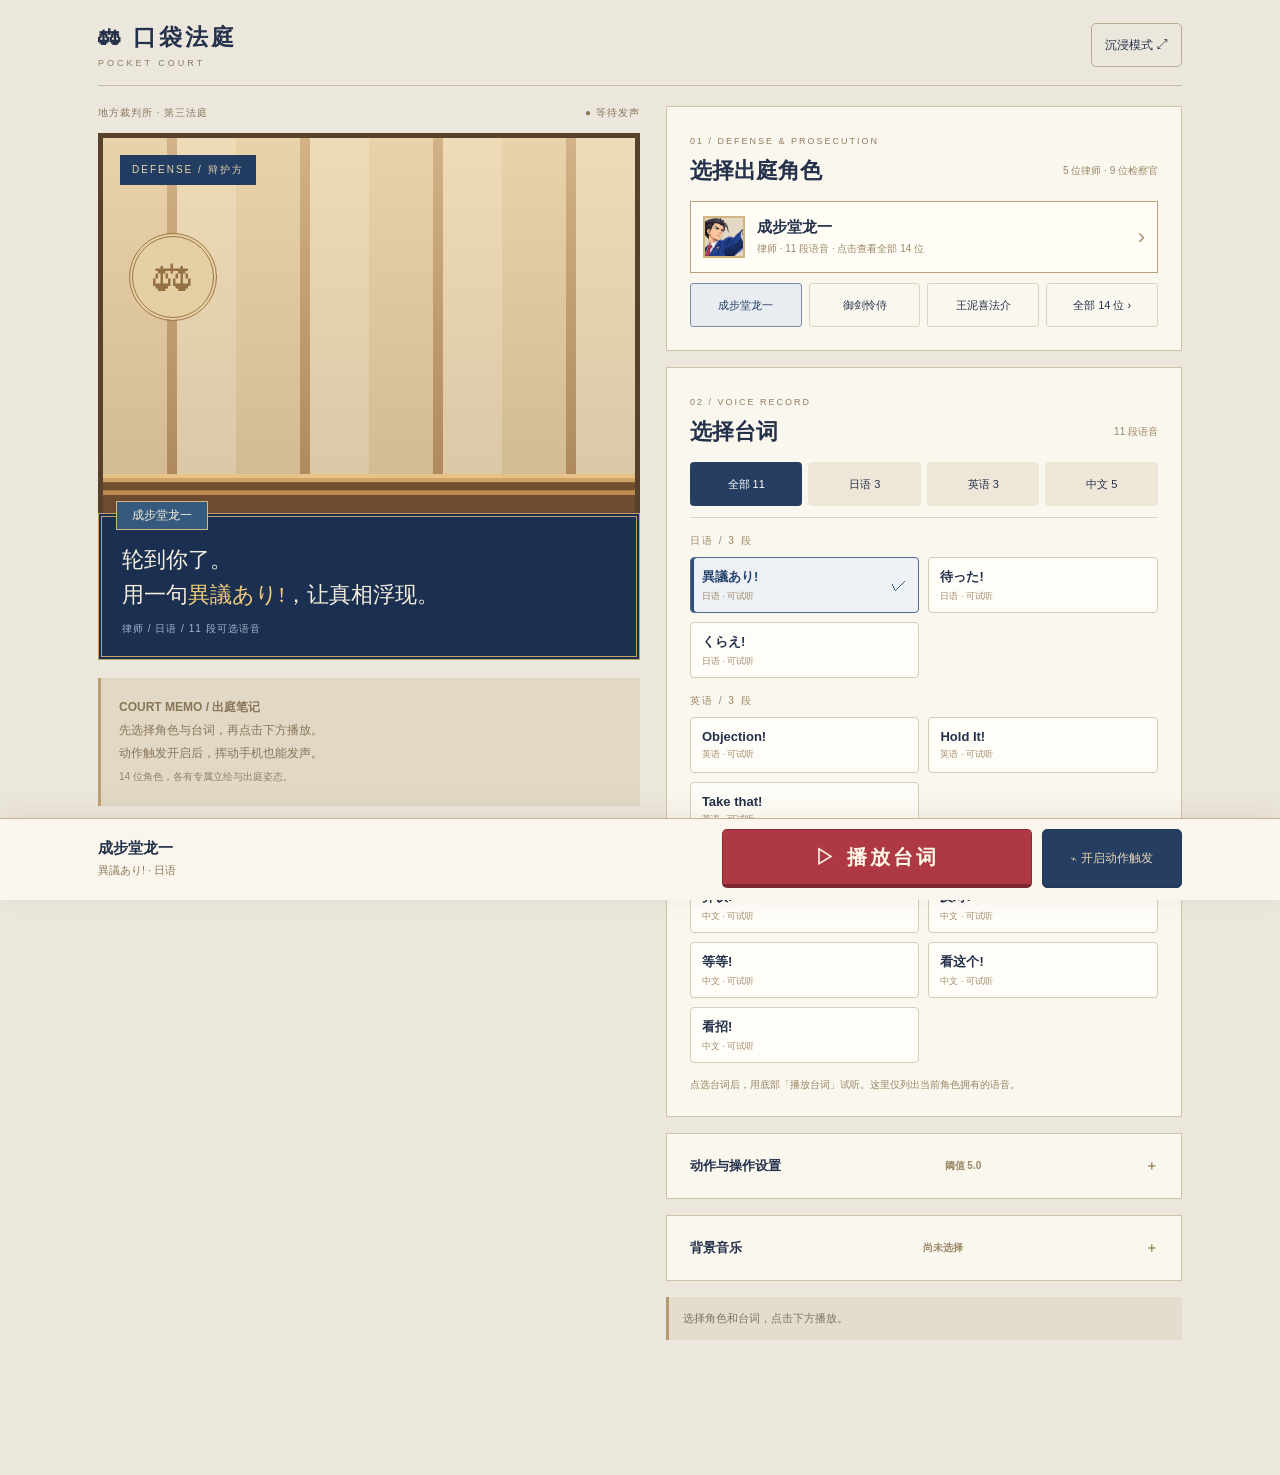
==== commit 75b1abfb: "Load all character avatars from one compact shared atlas" ====
--- a/index.html
+++ b/index.html
@@ -8,9 +8,9 @@
 <title>口袋法庭 · Pocket Court</title>
 <link rel="manifest" href="./manifest.json">
 <link rel="icon" href="./img/badge.png">
-<link rel="stylesheet" href="./vibe-coding/styles.css?v=portraits-fast-v1">
-<script src="./vibe-coding/catalog.js?v=portraits-fast-v1" defer></script>
-<script src="./vibe-coding/app.js?v=portraits-fast-v1" defer></script>
+<link rel="stylesheet" href="./vibe-coding/styles.css?v=portraits-fast-v2">
+<script src="./vibe-coding/catalog.js?v=portraits-fast-v2" defer></script>
+<script src="./vibe-coding/app.js?v=portraits-fast-v2" defer></script>
 </head>
 <body>
 <main class="shell"><header><div><div class="brand">⚖ 口袋法庭</div><div class="sub">POCKET COURT</div></div><button class="outline" id="focus">沉浸模式 ⤢</button></header><div class="layout"><section class="stage-wrap"><div class="scene-meta"><span>地方裁判所 · 第三法庭</span><span id="stage-status">● 等待发声</span></div><div class="court" id="court"><div class="tag" id="role-tag">DEFENSE / 辩护方</div><img class="portrait" id="portrait" decoding="async" fetchpriority="high" alt="成步堂龙一 · 法庭风格角色立绘"><div class="placeholder" id="placeholder" hidden><strong id="monogram"></strong><p id="placeholder-name"></p><small>人物档案 · 立绘暂未载入</small></div><div class="rail"></div></div><div class="dialogue"><span class="speaker" id="speaker"></span><p>轮到你了。<br>用一句<em id="dialogue-line"></em>，让真相浮现。</p><small id="dialogue-meta"></small></div><div class="stage-note"><b>COURT MEMO / 出庭笔记</b><br>先选择角色与台词，再点击下方播放。<br>动作触发开启后，挥动手机也能发声。<br><span class="tiny">14 位角色，各有专属立绘与出庭姿态。</span></div></section><section class="controls"><div class="panel"><span class="eyebrow">01 / DEFENSE & PROSECUTION</span><div class="heading"><h1>选择出庭角色</h1><span class="count">5 位律师 · 9 位检察官</span></div><button id="choose-character" aria-haspopup="dialog" aria-controls="character-dialog" class="character-current"><span class="avatar" id="current-avatar"></span><span><strong id="current-name"></strong><small id="current-description"></small></span><span class="arrow">›</span></button><div class="quick" id="quick"></div></div><div class="panel"><span class="eyebrow">02 / VOICE RECORD</span><div class="heading"><h2>选择台词</h2><span class="count" id="voice-count"></span></div><div class="language-tabs" id="language-tabs"></div><div id="voice-groups"></div><p class="voice-help">点选台词后，用底部「播放台词」试听。这里仅列出当前角色拥有的语音。</p></div><details class="panel settings-panel" id="motion-settings"><summary>动作与操作设置 <span class="count" id="threshold-summary">阈值 5.0</span></summary><div class="setting-row"><label for="sensitivity">触发阈值<small>数值越低，越容易触发</small></label><b id="threshold-value">5.0</b></div><input id="sensitivity" class="range" type="range" min="0.2" max="80" step="0.2" value="5"><div class="tiny">轻微动作 <span style="float:right">用力挥动</span></div><div class="sensor-stats"><span id="sx">X 0.00</span><span id="sy">Y 0.00</span><span id="sz">Z 0.00</span><span id="peak">峰值 0.00</span></div><div class="secondary-grid"><button id="reset-peak">归零峰值</button><button id="simulate">模拟挥动</button></div><label class="setting-row"><span>桌面鼠标触发<small>Ctrl + Shift + Z 切换</small></span><input type="checkbox" id="mouse-mode"></label><label class="setting-row"><span>震动反馈<small>在支持的设备上配合语音震动</small></span><input type="checkbox" id="haptic" checked></label><div class="secondary-grid"><button id="clear-records">清除语音缓存</button><button id="reset-settings">恢复默认设置</button></div><p class="tiny">设置会保存在此浏览器。手机感应需要 HTTPS、设备支持和授权；也可以点击「模拟挥动」。</p></details><details class="panel settings-panel" id="music-settings"><summary>背景音乐 <span class="count" id="music-summary">尚未选择</span></summary><label class="file-pick">选择设备里的音乐，可多选<input id="music-files" type="file" accept="audio/*,.mp3,.m4a,.aac,.wav,.ogg,.opus,.flac" multiple></label><div class="track" id="track-name">未选择音乐</div><div class="music-controls"><button id="music-play" disabled>▷ 播放音乐</button><button id="music-next" disabled>下一首 ›</button><button id="music-clear" disabled>清空歌单</button></div><input class="range" id="music-seek" type="range" min="0" max="1000" value="0" disabled aria-label="音乐播放进度"><div class="music-time" id="music-time">--:-- / --:--</div><div class="music-bottom"><label><input type="checkbox" id="music-loop" checked> 循环</label><label>音量 <input id="music-volume" type="range" min="0" max="1" step="0.05" value="0.6"></label></div><label class="setting-row"><span>触发台词时播放背景音乐</span><input type="checkbox" id="auto-music"></label><p class="tiny" id="music-status">音频只在本机读取，不上传。离开页面后需重新选择。</p></details><div class="status" id="status" role="status" aria-live="polite">选择角色和台词，点击下方播放。</div></section></div></main><footer class="dock"><div class="dock-inner"><div class="dock-selection"><strong id="dock-character"></strong><span id="dock-voice"></span></div><div class="dock-buttons"><button id="play" class="play">▷ 播放台词</button><button id="arm" class="arm">⌁ 开启动作触发</button></div></div></footer><button class="restore" id="restore">退出沉浸模式</button><div class="overlay" id="character-dialog" hidden role="dialog" aria-modal="true" aria-labelledby="dialog-title"><div class="sheet"><div class="sheet-top"><div class="sheet-title"><div><span class="eyebrow">CHARACTER RECORD / 全部 14 位</span><h2 id="dialog-title">出庭人物名单</h2></div><button id="close-dialog" class="close" aria-label="关闭人物名单">×</button></div><input id="character-search" class="search" type="search" placeholder="搜索角色姓名…" aria-label="搜索角色"></div><div id="character-results" class="character-results"></div></div></div><div id="burst" class="burst" aria-hidden="true"><img id="burst-image" alt="台词效果"></div><audio id="voice-audio" preload="none"></audio><audio id="music-audio" preload="metadata"></audio>
--- a/vibe-coding/styles.css
+++ b/vibe-coding/styles.css
@@ -23,3 +23,5 @@
 @media(min-width:741px){.portrait{height:104%;bottom:-22px;right:-5%}}
 .portrait-preview{filter:blur(1.5px)}
 .avatar img[hidden]{display:none}
+.avatar-sprite{position:absolute;inset:0;background-size:700% 200%;background-repeat:no-repeat;background-color:#e5d8c2}.avatar-sprite[hidden]{display:none}
+.character-choice .avatar-sprite{left:-3px;right:-3px}
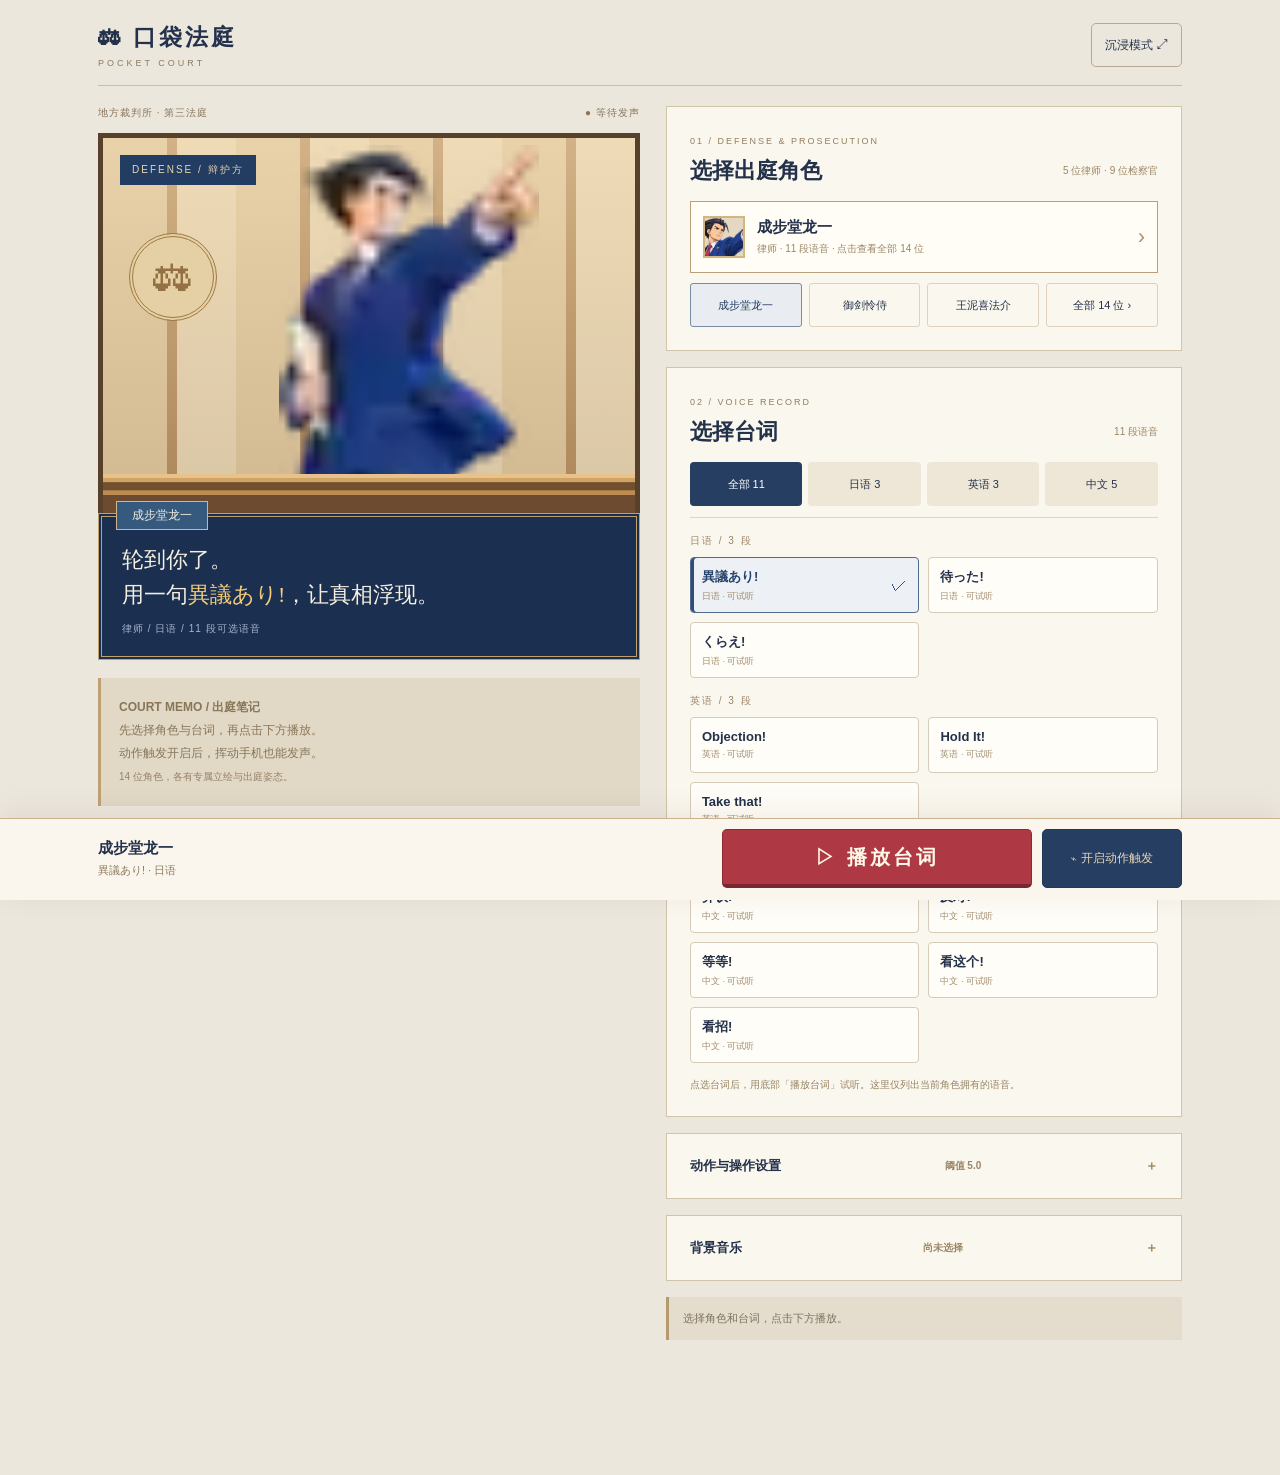
==== commit e8164608: "Show decoded avatar atlas immediately when selecting cached characters" ====
--- a/index.html
+++ b/index.html
@@ -8,9 +8,9 @@
 <title>口袋法庭 · Pocket Court</title>
 <link rel="manifest" href="./manifest.json">
 <link rel="icon" href="./img/badge.png">
-<link rel="stylesheet" href="./vibe-coding/styles.css?v=portraits-fast-v2">
-<script src="./vibe-coding/catalog.js?v=portraits-fast-v2" defer></script>
-<script src="./vibe-coding/app.js?v=portraits-fast-v2" defer></script>
+<link rel="stylesheet" href="./vibe-coding/styles.css?v=portraits-fast-v3">
+<script src="./vibe-coding/catalog.js?v=portraits-fast-v3" defer></script>
+<script src="./vibe-coding/app.js?v=portraits-fast-v3" defer></script>
 </head>
 <body>
 <main class="shell"><header><div><div class="brand">⚖ 口袋法庭</div><div class="sub">POCKET COURT</div></div><button class="outline" id="focus">沉浸模式 ⤢</button></header><div class="layout"><section class="stage-wrap"><div class="scene-meta"><span>地方裁判所 · 第三法庭</span><span id="stage-status">● 等待发声</span></div><div class="court" id="court"><div class="tag" id="role-tag">DEFENSE / 辩护方</div><img class="portrait" id="portrait" decoding="async" fetchpriority="high" alt="成步堂龙一 · 法庭风格角色立绘"><div class="placeholder" id="placeholder" hidden><strong id="monogram"></strong><p id="placeholder-name"></p><small>人物档案 · 立绘暂未载入</small></div><div class="rail"></div></div><div class="dialogue"><span class="speaker" id="speaker"></span><p>轮到你了。<br>用一句<em id="dialogue-line"></em>，让真相浮现。</p><small id="dialogue-meta"></small></div><div class="stage-note"><b>COURT MEMO / 出庭笔记</b><br>先选择角色与台词，再点击下方播放。<br>动作触发开启后，挥动手机也能发声。<br><span class="tiny">14 位角色，各有专属立绘与出庭姿态。</span></div></section><section class="controls"><div class="panel"><span class="eyebrow">01 / DEFENSE & PROSECUTION</span><div class="heading"><h1>选择出庭角色</h1><span class="count">5 位律师 · 9 位检察官</span></div><button id="choose-character" aria-haspopup="dialog" aria-controls="character-dialog" class="character-current"><span class="avatar" id="current-avatar"></span><span><strong id="current-name"></strong><small id="current-description"></small></span><span class="arrow">›</span></button><div class="quick" id="quick"></div></div><div class="panel"><span class="eyebrow">02 / VOICE RECORD</span><div class="heading"><h2>选择台词</h2><span class="count" id="voice-count"></span></div><div class="language-tabs" id="language-tabs"></div><div id="voice-groups"></div><p class="voice-help">点选台词后，用底部「播放台词」试听。这里仅列出当前角色拥有的语音。</p></div><details class="panel settings-panel" id="motion-settings"><summary>动作与操作设置 <span class="count" id="threshold-summary">阈值 5.0</span></summary><div class="setting-row"><label for="sensitivity">触发阈值<small>数值越低，越容易触发</small></label><b id="threshold-value">5.0</b></div><input id="sensitivity" class="range" type="range" min="0.2" max="80" step="0.2" value="5"><div class="tiny">轻微动作 <span style="float:right">用力挥动</span></div><div class="sensor-stats"><span id="sx">X 0.00</span><span id="sy">Y 0.00</span><span id="sz">Z 0.00</span><span id="peak">峰值 0.00</span></div><div class="secondary-grid"><button id="reset-peak">归零峰值</button><button id="simulate">模拟挥动</button></div><label class="setting-row"><span>桌面鼠标触发<small>Ctrl + Shift + Z 切换</small></span><input type="checkbox" id="mouse-mode"></label><label class="setting-row"><span>震动反馈<small>在支持的设备上配合语音震动</small></span><input type="checkbox" id="haptic" checked></label><div class="secondary-grid"><button id="clear-records">清除语音缓存</button><button id="reset-settings">恢复默认设置</button></div><p class="tiny">设置会保存在此浏览器。手机感应需要 HTTPS、设备支持和授权；也可以点击「模拟挥动」。</p></details><details class="panel settings-panel" id="music-settings"><summary>背景音乐 <span class="count" id="music-summary">尚未选择</span></summary><label class="file-pick">选择设备里的音乐，可多选<input id="music-files" type="file" accept="audio/*,.mp3,.m4a,.aac,.wav,.ogg,.opus,.flac" multiple></label><div class="track" id="track-name">未选择音乐</div><div class="music-controls"><button id="music-play" disabled>▷ 播放音乐</button><button id="music-next" disabled>下一首 ›</button><button id="music-clear" disabled>清空歌单</button></div><input class="range" id="music-seek" type="range" min="0" max="1000" value="0" disabled aria-label="音乐播放进度"><div class="music-time" id="music-time">--:-- / --:--</div><div class="music-bottom"><label><input type="checkbox" id="music-loop" checked> 循环</label><label>音量 <input id="music-volume" type="range" min="0" max="1" step="0.05" value="0.6"></label></div><label class="setting-row"><span>触发台词时播放背景音乐</span><input type="checkbox" id="auto-music"></label><p class="tiny" id="music-status">音频只在本机读取，不上传。离开页面后需重新选择。</p></details><div class="status" id="status" role="status" aria-live="polite">选择角色和台词，点击下方播放。</div></section></div></main><footer class="dock"><div class="dock-inner"><div class="dock-selection"><strong id="dock-character"></strong><span id="dock-voice"></span></div><div class="dock-buttons"><button id="play" class="play">▷ 播放台词</button><button id="arm" class="arm">⌁ 开启动作触发</button></div></div></footer><button class="restore" id="restore">退出沉浸模式</button><div class="overlay" id="character-dialog" hidden role="dialog" aria-modal="true" aria-labelledby="dialog-title"><div class="sheet"><div class="sheet-top"><div class="sheet-title"><div><span class="eyebrow">CHARACTER RECORD / 全部 14 位</span><h2 id="dialog-title">出庭人物名单</h2></div><button id="close-dialog" class="close" aria-label="关闭人物名单">×</button></div><input id="character-search" class="search" type="search" placeholder="搜索角色姓名…" aria-label="搜索角色"></div><div id="character-results" class="character-results"></div></div></div><div id="burst" class="burst" aria-hidden="true"><img id="burst-image" alt="台词效果"></div><audio id="voice-audio" preload="none"></audio><audio id="music-audio" preload="metadata"></audio>
